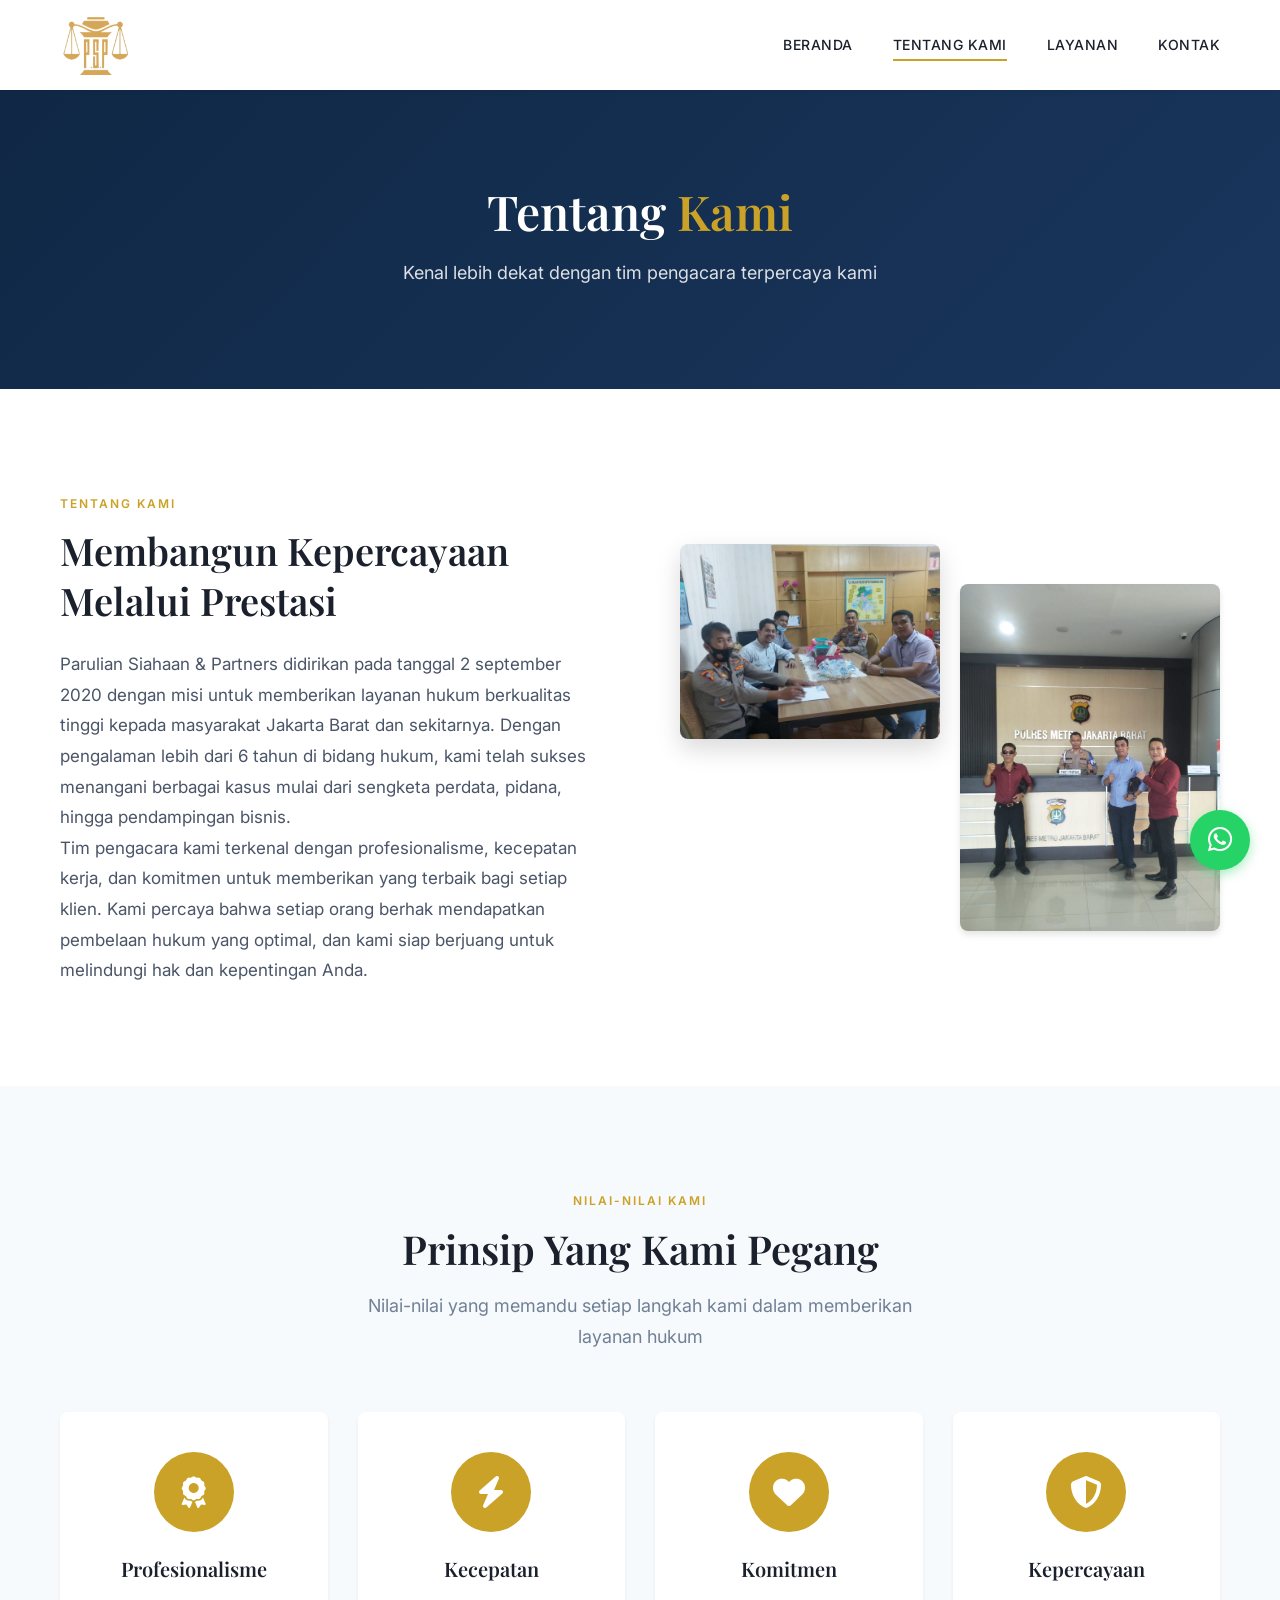
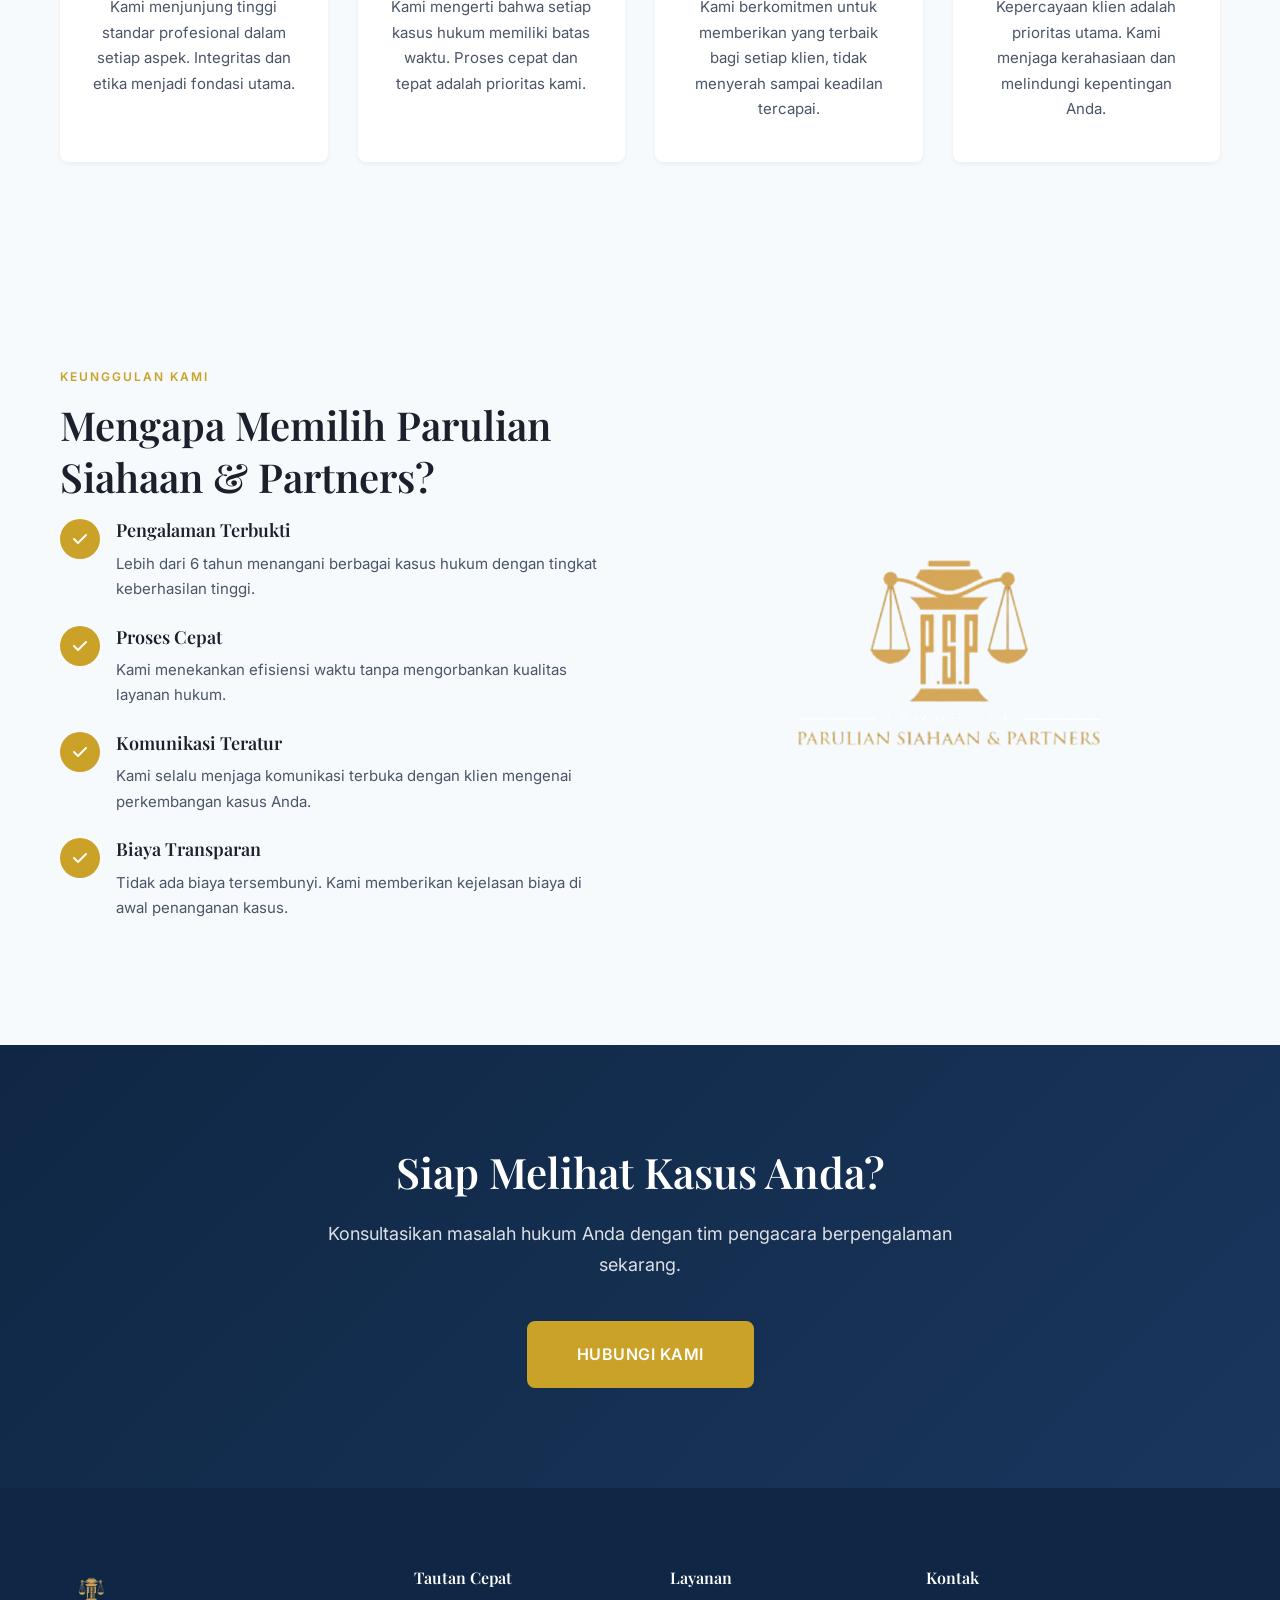
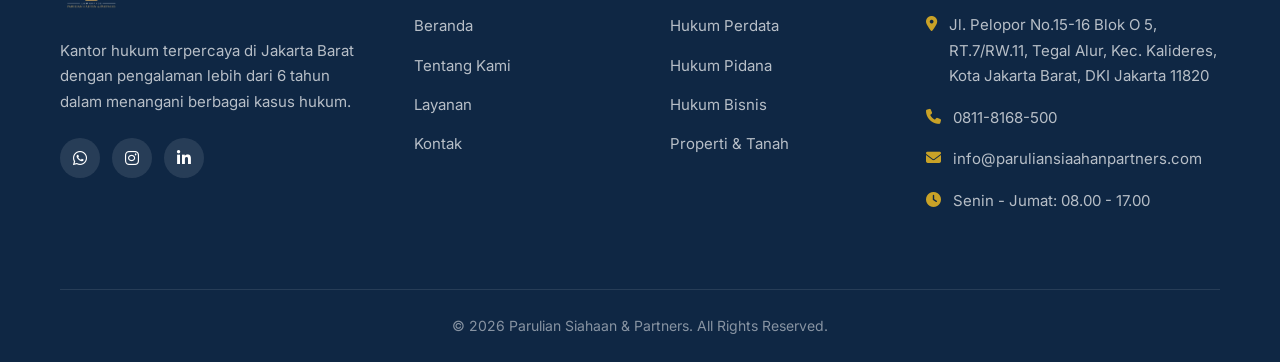
==== about.html @ 89d9a632 "aduh maap" ====
<!DOCTYPE html>
<html lang="id">
<head>
    <meta charset="UTF-8">
    <meta name="viewport" content="width=device-width, initial-scale=1.0">
    <meta name="description" content="Tentang Parulian Siahaan & Partners - Kantor hukum terpercaya di Jakarta Barat dengan pengalaman lebih dari 6 tahun. Tim pengacara berpengalaman siap memberikan konsultasi hukum profesional.">
    <meta name="keywords" content="tentang kami, kantor hukum jakarta barat, pengacara berpengalaman, parulian siahaan, tim hukum, legal counsel">
    <meta name="author" content="Parulian Siahaan & Partners">
    <meta name="robots" content="index, follow">
    <meta property="og:title" content="Tentang Kami - Parulian Siahaan & Partners">
    <meta property="og:description" content="Kantor hukum terpercaya di Jakarta Barat dengan tim pengacara berpengalaman.">
    <meta property="og:type" content="website">
    <title>Tentang Kami - Parulian Siahaan & Partners</title>
    <link rel="canonical" href="https://paruliansiaahanpartners.com/about.html">
    <link rel="icon" type="image/png" href="Assets/Logo.png">
    <link rel="stylesheet" href="css/style.css">
    <link rel="preconnect" href="https://fonts.googleapis.com">
    <link rel="preconnect" href="https://fonts.gstatic.com" crossorigin>
    <link href="https://fonts.googleapis.com/css2?family=Playfair+Display:wght@400;500;600;700&family=Inter:wght@300;400;500;600;700&display=swap" rel="stylesheet">
    <link rel="stylesheet" href="https://cdnjs.cloudflare.com/ajax/libs/font-awesome/6.4.0/css/all.min.css">
</head>
<body>
    <!-- Header -->
    <header class="header header-scrolled">
        <div class="container">
            <nav class="navbar">
                <a href="index.html" class="logo">
                    <img src="Assets/Logo.png" alt="Parulian Siahaan & Partners Logo">
                </a>
                <ul class="nav-menu">
                    <li><a href="index.html" class="nav-link">Beranda</a></li>
                    <li><a href="about.html" class="nav-link active">Tentang Kami</a></li>
                    <li><a href="services.html" class="nav-link">Layanan</a></li>
                    <li><a href="contact.html" class="nav-link">Kontak</a></li>
                </ul>
                <div class="hamburger">
                    <span class="bar"></span>
                    <span class="bar"></span>
                    <span class="bar"></span>
                </div>
            </nav>
        </div>
    </header>

    <!-- Page Header -->
    <section class="page-header">
        <div class="container">
            <h1 class="page-title">Tentang <span class="highlight">Kami</span></h1>
            <p class="page-subtitle">Kenal lebih dekat dengan tim pengacara terpercaya kami</p>
        </div>
    </section>

    <!-- About Section -->
    <section class="about-section">
        <div class="container">
            <div class="about-content-grid">
                <div class="about-text">
                    <span class="section-tag">Tentang Kami</span>
                    <h2 class="section-title">Membangun Kepercayaan Melalui Prestasi</h2>
                    <p class="section-description">Parulian Siahaan & Partners didirikan pada tanggal 2 september 2020 dengan misi untuk memberikan layanan hukum berkualitas tinggi kepada masyarakat Jakarta Barat dan sekitarnya. Dengan pengalaman lebih dari 6 tahun di bidang hukum, kami telah sukses menangani berbagai kasus mulai dari sengketa perdata, pidana, hingga pendampingan bisnis.</p>
                    <p class="section-description">Tim pengacara kami terkenal dengan profesionalisme, kecepatan kerja, dan komitmen untuk memberikan yang terbaik bagi setiap klien. Kami percaya bahwa setiap orang berhak mendapatkan pembelaan hukum yang optimal, dan kami siap berjuang untuk melindungi hak dan kepentingan Anda.</p>
                </div>
                <div class="about-images">
                    <img src="Assets/Inside4.jpg" alt="Interior Kantor 1" class="about-img-main">
                    <img src="Assets/Inside2.jpg" alt="Interior Kantor 2" class="about-img-secondary">
                </div>
            </div>
        </div>
    </section>

    <!-- Values Section -->
    <section class="values-section">
        <div class="container">
            <div class="section-header centered">
                <span class="section-tag">Nilai-Nilai Kami</span>
                <h2 class="section-title">Prinsip Yang Kami Pegang</h2>
                <p class="section-subtitle">Nilai-nilai yang memandu setiap langkah kami dalam memberikan layanan hukum</p>
            </div>
            <div class="values-grid">
                <div class="value-card">
                    <div class="value-icon">
                        <i class="fas fa-award"></i>
                    </div>
                    <h3>Profesionalisme</h3>
                    <p>Kami menjunjung tinggi standar profesional dalam setiap aspek. Integritas dan etika menjadi fondasi utama.</p>
                </div>
                <div class="value-card">
                    <div class="value-icon">
                        <i class="fas fa-bolt"></i>
                    </div>
                    <h3>Kecepatan</h3>
                    <p>Kami mengerti bahwa setiap kasus hukum memiliki batas waktu. Proses cepat dan tepat adalah prioritas kami.</p>
                </div>
                <div class="value-card">
                    <div class="value-icon">
                        <i class="fas fa-heart"></i>
                    </div>
                    <h3>Komitmen</h3>
                    <p>Kami berkomitmen untuk memberikan yang terbaik bagi setiap klien, tidak menyerah sampai keadilan tercapai.</p>
                </div>
                <div class="value-card">
                    <div class="value-icon">
                        <i class="fas fa-shield-alt"></i>
                    </div>
                    <h3>Kepercayaan</h3>
                    <p>Kepercayaan klien adalah prioritas utama. Kami menjaga kerahasiaan dan melindungi kepentingan Anda.</p>
                </div>
            </div>
        </div>
    </section>

    <!-- Team Section -->
   
    <!-- Why Choose Us -->
    <section class="why-choose-us">
        <div class="container">
            <div class="why-choose-grid">
                <div class="why-choose-content">
                    <span class="section-tag">Keunggulan Kami</span>
                    <h2 class="section-title">Mengapa Memilih Parulian Siahaan & Partners?</h2>
                    <ul class="why-choose-list">
                        <li>
                            <div class="why-choose-icon">
                                <i class="fas fa-check"></i>
                            </div>
                            <div class="why-choose-text">
                                <h4>Pengalaman Terbukti</h4>
                                <p>Lebih dari 6 tahun menangani berbagai kasus hukum dengan tingkat keberhasilan tinggi.</p>
                            </div>
                        </li>
                        <li>
                            <div class="why-choose-icon">
                                <i class="fas fa-check"></i>
                            </div>
                            <div class="why-choose-text">
                                <h4>Proses Cepat</h4>
                                <p>Kami menekankan efisiensi waktu tanpa mengorbankan kualitas layanan hukum.</p>
                            </div>
                        </li>
                        <li>
                            <div class="why-choose-icon">
                                <i class="fas fa-check"></i>
                            </div>
                            <div class="why-choose-text">
                                <h4>Komunikasi Teratur</h4>
                                <p>Kami selalu menjaga komunikasi terbuka dengan klien mengenai perkembangan kasus Anda.</p>
                            </div>
                        </li>
                        <li>
                            <div class="why-choose-icon">
                                <i class="fas fa-check"></i>
                            </div>
                            <div class="why-choose-text">
                                <h4>Biaya Transparan</h4>
                                <p>Tidak ada biaya tersembunyi. Kami memberikan kejelasan biaya di awal penanganan kasus.</p>
                            </div>
                        </li>
                    </ul>
                </div>
                <div class="why-choose-image">
                    <img src="Assets/Logo_Full.png" alt="Parulian Siahaan & Partners Logo" class="featured-logo">
                </div>
            </div>
        </div>
    </section>

    <!-- CTA Section -->
    <section class="cta">
        <div class="container">
            <div class="cta-content">
                <h2 class="cta-title">Siap Melihat Kasus Anda?</h2>
                <p class="cta-subtitle">Konsultasikan masalah hukum Anda dengan tim pengacara berpengalaman sekarang.</p>
                <a href="contact.html" class="btn btn-primary btn-large">Hubungi Kami</a>
            </div>
        </div>
    </section>

    <!-- Footer -->
    <footer class="footer">
        <div class="container">
            <div class="footer-grid">
                <div class="footer-about">
                    <a href="index.html" class="footer-logo">
                        <img src="Assets/Logo_Full.png" alt="Parulian Siahaan & Partners">
                    </a>
                    <p>Kantor hukum terpercaya di Jakarta Barat dengan pengalaman lebih dari 6 tahun dalam menangani berbagai kasus hukum.</p>
                    <div class="footer-social">
                        <a href="https://wa.me/628118168500" aria-label="WhatsApp"><i class="fab fa-whatsapp"></i></a>
                        <a href="https://www.instagram.com/kantorhukum_paruliansiahaan/" aria-label="Instagram"><i class="fab fa-instagram"></i></a>
                        <a href="https://id.linkedin.com/in/parulian-siahaan-01001a124" aria-label="LinkedIn"><i class="fab fa-linkedin-in"></i></a>
                    </div>
                </div>
                <div class="footer-links">
                    <h4>Tautan Cepat</h4>
                    <ul>
                        <li><a href="index.html">Beranda</a></li>
                        <li><a href="about.html">Tentang Kami</a></li>
                        <li><a href="services.html">Layanan</a></li>
                        <li><a href="contact.html">Kontak</a></li>
                    </ul>
                </div>
                <div class="footer-services">
                    <h4>Layanan</h4>
                    <ul>
                        <li><a href="services.html">Hukum Perdata</a></li>
                        <li><a href="services.html">Hukum Pidana</a></li>
                        <li><a href="services.html">Hukum Bisnis</a></li>
                        <li><a href="services.html">Properti & Tanah</a></li>
                    </ul>
                </div>
                <div class="footer-contact">
                    <h4>Kontak</h4>
                    <ul>
                        <li><i class="fas fa-map-marker-alt"></i> Jl. Pelopor No.15-16 Blok O 5, RT.7/RW.11, Tegal Alur, Kec. Kalideres, Kota Jakarta Barat, DKI Jakarta 11820</li>
                        <li><i class="fas fa-phone"></i> <a href="tel:08118168500">0811-8168-500</a></li>
                        <li><i class="fas fa-envelope"></i> info@paruliansiaahanpartners.com</li>
                        <li><i class="fas fa-clock"></i> Senin - Jumat: 08.00 - 17.00</li>
                    </ul>
                </div>
            </div>
            <div class="footer-bottom">
                <p>&copy; 2026 Parulian Siahaan & Partners. All Rights Reserved.</p>
            </div>
        </div>
    </footer>

    <script src="js/script.js"></script>
</body>
</html>
---- css/style.css ----
/* ============================================
   PARULIAN SIAHAAN & PARTNERS - STYLE.CSS
   Modern & Minimalist Law Firm Website
   ============================================ */

/* CSS Variables */
:root {
    --primary-color: #1a365d;
    --primary-dark: #0f2744;
    --primary-light: #2c5282;
    --accent-color: #c9a227;
    --accent-hover: #d4af37;
    --text-dark: #1a202c;
    --text-medium: #4a5568;
    --text-light: #718096;
    --white: #ffffff;
    --off-white: #f7fafc;
    --light-gray: #edf2f7;
    --dark-overlay: rgba(0, 0, 0, 0.6);
    --shadow-sm: 0 2px 4px rgba(0, 0, 0, 0.05);
    --shadow-md: 0 4px 6px rgba(0, 0, 0, 0.1);
    --shadow-lg: 0 10px 25px rgba(0, 0, 0, 0.15);
    --transition: all 0.3s ease;
    --font-heading: 'Playfair Display', Georgia, serif;
    --font-body: 'Inter', -apple-system, BlinkMacSystemFont, sans-serif;
    --border-radius: 8px;
    --container-width: 1200px;
}

/* Reset & Base */
*, *::before, *::after {
    margin: 0;
    padding: 0;
    box-sizing: border-box;
}

html {
    scroll-behavior: smooth;
}

body {
    font-family: var(--font-body);
    font-size: 16px;
    line-height: 1.7;
    color: var(--text-dark);
    background-color: var(--white);
    overflow-x: hidden;
}

h1, h2, h3, h4, h5, h6 {
    font-family: var(--font-heading);
    font-weight: 600;
    line-height: 1.3;
    color: var(--text-dark);
}

a {
    text-decoration: none;
    color: inherit;
    transition: var(--transition);
}

ul {
    list-style: none;
}

img {
    max-width: 100%;
    height: auto;
    display: block;
}

.container {
    max-width: var(--container-width);
    margin: 0 auto;
    padding: 0 20px;
}

/* Buttons */
.btn {
    display: inline-flex;
    align-items: center;
    justify-content: center;
    padding: 14px 32px;
    font-family: var(--font-body);
    font-size: 14px;
    font-weight: 600;
    text-transform: uppercase;
    letter-spacing: 0.5px;
    border-radius: var(--border-radius);
    cursor: pointer;
    transition: var(--transition);
    border: 2px solid transparent;
}

.btn-primary {
    background-color: var(--accent-color);
    color: var(--white);
    border-color: var(--accent-color);
}

.btn-primary:hover {
    background-color: var(--accent-hover);
    border-color: var(--accent-hover);
    transform: translateY(-2px);
    box-shadow: var(--shadow-md);
}

.btn-secondary {
    background-color: transparent;
    color: var(--white);
    border-color: var(--white);
}

.btn-secondary:hover {
    background-color: var(--white);
    color: var(--primary-dark);
    transform: translateY(-2px);
}

.btn-outline {
    background-color: transparent;
    color: var(--primary-color);
    border-color: var(--primary-color);
}

.btn-outline:hover {
    background-color: var(--primary-color);
    color: var(--white);
}

.btn-large {
    padding: 18px 48px;
    font-size: 16px;
}

.btn-full {
    width: 100%;
}

/* ============================================
   HEADER
   ============================================ */
.header {
    position: fixed;
    top: 0;
    left: 0;
    right: 0;
    z-index: 1000;
    background-color: transparent;
    transition: var(--transition);
    padding: 20px 0;
}

.header.header-scrolled {
    background-color: var(--white);
    box-shadow: var(--shadow-sm);
    padding: 15px 0;
}

.navbar {
    display: flex;
    align-items: center;
    justify-content: space-between;
}

.logo img {
    height: 60px;
    width: auto;
}

.nav-menu {
    display: flex;
    align-items: center;
    gap: 40px;
}

.nav-link {
    font-size: 14px;
    font-weight: 500;
    color: var(--white);
    position: relative;
    padding: 8px 0;
    text-transform: uppercase;
    letter-spacing: 0.5px;
}

.header.header-scrolled .nav-link {
    color: var(--text-dark);
}

.nav-link::after {
    content: '';
    position: absolute;
    bottom: 0;
    left: 0;
    width: 0;
    height: 2px;
    background-color: var(--accent-color);
    transition: var(--transition);
}

.nav-link:hover::after,
.nav-link.active::after {
    width: 100%;
}

.nav-link:hover,
.nav-link.active {
    color: var(--accent-color);
}

/* Hamburger Menu */
.hamburger {
    display: none;
    cursor: pointer;
    flex-direction: column;
    gap: 5px;
}

.bar {
    width: 25px;
    height: 2px;
    background-color: var(--white);
    transition: var(--transition);
}

.header.header-scrolled .bar {
    background-color: var(--text-dark);
}

/* ============================================
   HERO SECTION
   ============================================ */
.hero {
    min-height: 100vh;
    display: flex;
    align-items: center;
    position: relative;
    background: linear-gradient(135deg, var(--primary-dark) 0%, var(--primary-color) 100%);
    padding-top: 80px;
}

.hero-overlay {
    position: absolute;
    inset: 0;
    background: url('../Assets/WhatsApp\ Image\ 2026-05-04\ at\ 15.43.43.jpeg') center/cover no-repeat;
    opacity: 0.15;
}

.hero-content {
    position: relative;
    z-index: 1;
    max-width: 700px;
}

.hero-title {
    font-size: 56px;
    font-weight: 700;
    color: var(--white);
    margin-bottom: 24px;
    line-height: 1.2;
}

.hero-title .highlight {
    color: var(--accent-color);
}

.hero-subtitle {
    font-size: 18px;
    color: rgba(255, 255, 255, 0.85);
    margin-bottom: 40px;
    line-height: 1.8;
}

.hero-buttons {
    display: flex;
    gap: 16px;
    margin-bottom: 40px;
}

.hero-rating {
    display: flex;
    align-items: center;
    gap: 12px;
}

.stars {
    display: flex;
    gap: 4px;
}

.stars i {
    color: var(--accent-color);
    font-size: 14px;
}

.rating-text {
    color: rgba(255, 255, 255, 0.8);
    font-size: 14px;
}

/* ============================================
   SECTION STYLES
   ============================================ */
section {
    padding: 100px 0;
}

.section-header {
    margin-bottom: 60px;
}

.section-header.centered {
    text-align: center;
}

.section-tag {
    display: inline-block;
    font-size: 12px;
    font-weight: 600;
    text-transform: uppercase;
    letter-spacing: 2px;
    color: var(--accent-color);
    margin-bottom: 12px;
}

.section-title {
    font-size: 40px;
    margin-bottom: 16px;
}

.section-description {
    font-size: 17px;
    color: var(--text-medium);
    line-height: 1.8;
}

.section-subtitle {
    font-size: 18px;
    color: var(--text-light);
    max-width: 600px;
    margin: 0 auto;
}

/* ============================================
   ABOUT PREVIEW
   ============================================ */
.about-preview {
    background-color: var(--off-white);
}

.about-grid {
    display: grid;
    grid-template-columns: 1fr 1fr;
    gap: 80px;
    align-items: center;
}

.about-image {
    position: relative;
}

.about-image img {
    border-radius: var(--border-radius);
    box-shadow: var(--shadow-lg);
}

.experience-badge {
    position: absolute;
    bottom: -30px;
    right: -30px;
    background-color: var(--accent-color);
    color: var(--white);
    padding: 30px 40px;
    border-radius: var(--border-radius);
    text-align: center;
    box-shadow: var(--shadow-lg);
}

.experience-badge .year {
    display: block;
    font-size: 48px;
    font-weight: 700;
    font-family: var(--font-heading);
    line-height: 1;
}

.experience-badge .label {
    font-size: 12px;
    text-transform: uppercase;
    letter-spacing: 1px;
}

.about-features {
    margin: 30px 0;
}

.about-features li {
    display: flex;
    align-items: center;
    gap: 12px;
    margin-bottom: 16px;
    color: var(--text-medium);
}

.about-features i {
    color: var(--accent-color);
    font-size: 18px;
}

/* ============================================
   SERVICES PREVIEW
   ============================================ */
.services-preview {
    background-color: var(--white);
}

.services-grid {
    display: grid;
    grid-template-columns: repeat(3, 1fr);
    gap: 30px;
}

.service-card {
    background-color: var(--white);
    padding: 40px 30px;
    border-radius: var(--border-radius);
    box-shadow: var(--shadow-sm);
    transition: var(--transition);
    border: 1px solid var(--light-gray);
}

.service-card:hover {
    transform: translateY(-8px);
    box-shadow: var(--shadow-lg);
    border-color: var(--accent-color);
}

.service-icon {
    width: 70px;
    height: 70px;
    display: flex;
    align-items: center;
    justify-content: center;
    background-color: var(--light-gray);
    border-radius: 50%;
    margin-bottom: 24px;
    transition: var(--transition);
}

.service-card:hover .service-icon {
    background-color: var(--accent-color);
}

.service-icon i {
    font-size: 28px;
    color: var(--primary-color);
    transition: var(--transition);
}

.service-card:hover .service-icon i {
    color: var(--white);
}

.service-card h3 {
    font-size: 22px;
    margin-bottom: 16px;
}

.service-card p {
    color: var(--text-medium);
    font-size: 15px;
    line-height: 1.7;
}

.services-cta {
    text-align: center;
    margin-top: 50px;
}

/* ============================================
   STATS SECTION
   ============================================ */
.stats {
    background: linear-gradient(135deg, var(--primary-color) 0%, var(--primary-dark) 100%);
    padding: 80px 0;
}

.stats-grid {
    display: grid;
    grid-template-columns: repeat(4, 1fr);
    gap: 40px;
    text-align: center;
}

.stat-item {
    padding: 20px;
}

.stat-number {
    display: block;
    font-size: 48px;
    font-weight: 700;
    font-family: var(--font-heading);
    color: var(--accent-color);
    margin-bottom: 8px;
}

.stat-label {
    color: rgba(255, 255, 255, 0.85);
    font-size: 14px;
    text-transform: uppercase;
    letter-spacing: 1px;
}

/* ============================================
   TESTIMONIALS
   ============================================ */
.testimonials {
    background-color: var(--off-white);
}

.testimonials-grid {
    display: grid;
    grid-template-columns: repeat(3, 1fr);
    gap: 30px;
}

.testimonial-card {
    background-color: var(--white);
    padding: 35px;
    border-radius: var(--border-radius);
    box-shadow: var(--shadow-sm);
}

.testimonial-header {
    display: flex;
    align-items: center;
    gap: 16px;
    margin-bottom: 20px;
}

.testimonial-avatar {
    width: 60px;
    height: 60px;
    border-radius: 50%;
    object-fit: cover;
}

.testimonial-info h4 {
    font-size: 16px;
    margin-bottom: 4px;
}

.testimonial-rating i {
    color: var(--accent-color);
    font-size: 12px;
}

.testimonial-text {
    color: var(--text-medium);
    font-style: italic;
    line-height: 1.7;
}

/* ============================================
   CTA SECTION
   ============================================ */
.cta {
    background: linear-gradient(135deg, var(--primary-dark) 0%, var(--primary-color) 100%);
    text-align: center;
    padding: 100px 0;
}

.cta-content {
    max-width: 700px;
    margin: 0 auto;
}

.cta-title {
    font-size: 42px;
    color: var(--white);
    margin-bottom: 20px;
}

.cta-subtitle {
    font-size: 18px;
    color: rgba(255, 255, 255, 0.85);
    margin-bottom: 40px;
}

/* ============================================
   PAGE HEADER
   ============================================ */
.page-header {
    padding: 180px 0 100px;
    background: linear-gradient(135deg, var(--primary-dark) 0%, var(--primary-color) 100%);
    text-align: center;
}

.page-title {
    font-size: 48px;
    color: var(--white);
    margin-bottom: 16px;
}

.page-title .highlight {
    color: var(--accent-color);
}

.page-subtitle {
    font-size: 18px;
    color: rgba(255, 255, 255, 0.85);
}

/* ============================================
   ABOUT SECTION (ABOUT PAGE)
   ============================================ */
.about-section {
    background-color: var(--white);
    padding: 100px 0;
}

.about-content-grid {
    display: grid;
    grid-template-columns: 1fr 1fr;
    gap: 80px;
    align-items: center;
}

.about-text .section-title {
    font-size: 38px;
    margin-bottom: 24px;
}

.about-images {
    display: grid;
    grid-template-columns: 1fr 1fr;
    gap: 20px;
}

.about-img-main {
    border-radius: var(--border-radius);
    box-shadow: var(--shadow-lg);
}

.about-img-secondary {
    border-radius: var(--border-radius);
    box-shadow: var(--shadow-md);
    margin-top: 40px;
}

/* VALUES SECTION */
.values-section {
    background-color: var(--off-white);
    padding: 100px 0;
}

.values-grid {
    display: grid;
    grid-template-columns: repeat(4, 1fr);
    gap: 30px;
}

.value-card {
    background-color: var(--white);
    padding: 40px 30px;
    border-radius: var(--border-radius);
    text-align: center;
    box-shadow: var(--shadow-sm);
    transition: var(--transition);
}

.value-card:hover {
    transform: translateY(-8px);
    box-shadow: var(--shadow-md);
}

.value-icon {
    width: 80px;
    height: 80px;
    display: flex;
    align-items: center;
    justify-content: center;
    background-color: var(--accent-color);
    border-radius: 50%;
    margin: 0 auto 24px;
}

.value-icon i {
    font-size: 32px;
    color: var(--white);
}

.value-card h3 {
    font-size: 20px;
    margin-bottom: 12px;
}

.value-card p {
    color: var(--text-medium);
    font-size: 15px;
}

/* TEAM SECTION */
.team-section {
    background-color: var(--white);
    padding: 100px 0;
}

.team-grid {
    display: grid;
    grid-template-columns: repeat(3, 1fr);
    gap: 30px;
}

.team-card {
    background-color: var(--white);
    border-radius: var(--border-radius);
    overflow: hidden;
    box-shadow: var(--shadow-sm);
    transition: var(--transition);
}

.team-card:hover {
    transform: translateY(-8px);
    box-shadow: var(--shadow-lg);
}

.team-image img {
    width: 100%;
    height: 300px;
    object-fit: cover;
}

.team-info {
    padding: 30px;
}

.team-info h3 {
    font-size: 20px;
    margin-bottom: 8px;
}

.team-role {
    color: var(--accent-color);
    font-size: 14px;
    font-weight: 600;
    text-transform: uppercase;
    letter-spacing: 1px;
    display: block;
    margin-bottom: 12px;
}

.team-info p {
    color: var(--text-medium);
    font-size: 15px;
}

/* WHY CHOOSE US */
.why-choose-us {
    background-color: var(--off-white);
    padding: 100px 0;
}

.why-choose-grid {
    display: grid;
    grid-template-columns: 1fr 1fr;
    gap: 80px;
    align-items: center;
}

.why-choose-list li {
    display: flex;
    gap: 16px;
    margin-bottom: 24px;
}

.why-choose-icon {
    width: 40px;
    height: 40px;
    display: flex;
    align-items: center;
    justify-content: center;
    background-color: var(--accent-color);
    border-radius: 50%;
    flex-shrink: 0;
}

.why-choose-icon i {
    color: var(--white);
    font-size: 16px;
}

.why-choose-text h4 {
    font-size: 18px;
    margin-bottom: 8px;
}

.why-choose-text p {
    color: var(--text-medium);
    font-size: 15px;
}

.featured-logo {
    max-width: 400px;
    margin: 0 auto;
}

/* ============================================
   SERVICES DETAIL (SERVICES PAGE)
   ============================================ */
.services-main {
    background-color: var(--white);
    padding: 100px 0;
}

.service-detail {
    padding: 60px 0;
    border-bottom: 1px solid var(--light-gray);
}

.service-detail:last-child {
    border-bottom: none;
}

.service-detail.reverse .service-detail-grid {
    direction: rtl;
}

.service-detail.reverse .service-detail-content {
    direction: ltr;
}

.service-detail-grid {
    display: grid;
    grid-template-columns: 1fr 1fr;
    gap: 60px;
    align-items: center;
}

.service-detail-image img {
    border-radius: var(--border-radius);
    box-shadow: var(--shadow-lg);
}

.service-tag {
    display: inline-block;
    font-size: 12px;
    font-weight: 600;
    text-transform: uppercase;
    letter-spacing: 2px;
    color: var(--accent-color);
    margin-bottom: 8px;
}

.service-detail-content h3 {
    font-size: 32px;
    margin-bottom: 16px;
}

.service-detail-content > p {
    color: var(--text-medium);
    margin-bottom: 24px;
}

.service-list {
    margin-bottom: 30px;
}

.service-list li {
    display: flex;
    align-items: center;
    gap: 12px;
    margin-bottom: 12px;
    color: var(--text-medium);
}

.service-list i {
    color: var(--accent-color);
}

/* PROCESS SECTION */
.process-section {
    background-color: var(--off-white);
    padding: 100px 0;
}

.process-grid {
    display: grid;
    grid-template-columns: repeat(4, 1fr);
    gap: 30px;
}

.process-card {
    background-color: var(--white);
    padding: 40px 30px;
    border-radius: var(--border-radius);
    text-align: center;
    box-shadow: var(--shadow-sm);
    position: relative;
}

.process-number {
    font-size: 60px;
    font-weight: 700;
    font-family: var(--font-heading);
    color: var(--accent-color);
    opacity: 0.3;
    position: absolute;
    top: 20px;
    left: 20px;
    line-height: 1;
}

.process-card h3 {
    font-size: 20px;
    margin-bottom: 12px;
    position: relative;
}

.process-card p {
    color: var(--text-medium);
    font-size: 15px;
}

/* ============================================
   CONTACT PAGE
   ============================================ */
.contact-section {
    background-color: var(--white);
    padding: 100px 0;
}

.contact-grid {
    display: grid;
    grid-template-columns: 1fr 1.2fr;
    gap: 80px;
}

.contact-intro {
    color: var(--text-medium);
    margin-bottom: 40px;
}

.contact-details {
    margin-bottom: 40px;
}

.contact-item {
    display: flex;
    gap: 20px;
    margin-bottom: 30px;
}

.contact-icon {
    width: 50px;
    height: 50px;
    display: flex;
    align-items: center;
    justify-content: center;
    background-color: var(--light-gray);
    border-radius: 50%;
    flex-shrink: 0;
}

.contact-icon i {
    font-size: 20px;
    color: var(--accent-color);
}

.contact-text h4 {
    font-size: 16px;
    margin-bottom: 4px;
}

.contact-text p {
    color: var(--text-medium);
    font-size: 15px;
}

.contact-text a {
    color: var(--text-medium);
}

.contact-text a:hover {
    color: var(--accent-color);
}

.contact-social h4 {
    font-size: 16px;
    margin-bottom: 16px;
}

.social-links {
    display: flex;
    gap: 16px;
}

.social-links a {
    width: 44px;
    height: 44px;
    display: flex;
    align-items: center;
    justify-content: center;
    background-color: var(--light-gray);
    border-radius: 50%;
    transition: var(--transition);
}

.social-links a:hover {
    background-color: var(--accent-color);
}

.social-links i {
    font-size: 18px;
    color: var(--text-dark);
    transition: var(--transition);
}

.social-links a:hover i {
    color: var(--white);
}

/* Contact Form */
.contact-form-wrapper {
    background-color: var(--white);
    padding: 50px;
    border-radius: var(--border-radius);
    box-shadow: var(--shadow-md);
    border: 1px solid var(--light-gray);
}

.form-header h3 {
    font-size: 28px;
    margin-bottom: 8px;
}

.form-header p {
    color: var(--text-medium);
    margin-bottom: 30px;
}

.form-group {
    margin-bottom: 24px;
}

.form-group label {
    display: block;
    font-size: 14px;
    font-weight: 500;
    color: var(--text-dark);
    margin-bottom: 8px;
}

.form-group input,
.form-group select,
.form-group textarea {
    width: 100%;
    padding: 14px 16px;
    font-family: var(--font-body);
    font-size: 15px;
    border: 1px solid var(--light-gray);
    border-radius: var(--border-radius);
    background-color: var(--white);
    transition: var(--transition);
}

.form-group input:focus,
.form-group select:focus,
.form-group textarea:focus {
    outline: none;
    border-color: var(--accent-color);
    box-shadow: 0 0 0 3px rgba(201, 162, 39, 0.1);
}

.form-group textarea {
    resize: vertical;
    min-height: 120px;
}

/* Map Section */
.map-section {
    background-color: var(--off-white);
    padding: 100px 0;
}

.map-container {
    border-radius: var(--border-radius);
    overflow: hidden;
    box-shadow: var(--shadow-md);
}

.map-directions {
    text-align: center;
    margin-top: 30px;
}

/* FAQ Section */
.faq-section {
    background-color: var(--white);
    padding: 100px 0;
}

.faq-grid {
    max-width: 800px;
    margin: 0 auto;
}

.faq-item {
    border-bottom: 1px solid var(--light-gray);
    padding: 24px 0;
}

.faq-item:last-child {
    border-bottom: none;
}

.faq-question {
    display: flex;
    align-items: flex-start;
    gap: 12px;
    font-size: 18px;
    cursor: pointer;
    margin-bottom: 12px;
}

.faq-question i {
    color: var(--accent-color);
    font-size: 14px;
    margin-top: 6px;
}

.faq-answer {
    color: var(--text-medium);
    font-size: 15px;
    padding-left: 26px;
}

/* ============================================
   FOOTER
   ============================================ */
.footer {
    background-color: var(--primary-dark);
    padding: 80px 0 0;
}

.footer-grid {
    display: grid;
    grid-template-columns: 1.5fr 1fr 1fr 1.5fr;
    gap: 60px;
    margin-bottom: 60px;
}

.footer-logo img {
    height: 50px;
    margin-bottom: 20px;
}

.footer-about p {
    color: rgba(255, 255, 255, 0.7);
    font-size: 15px;
    margin-bottom: 24px;
}

.footer-social {
    display: flex;
    gap: 12px;
}

.footer-social a {
    width: 40px;
    height: 40px;
    display: flex;
    align-items: center;
    justify-content: center;
    background-color: rgba(255, 255, 255, 0.1);
    border-radius: 50%;
    transition: var(--transition);
}

.footer-social a:hover {
    background-color: var(--accent-color);
}

.footer-social i {
    color: var(--white);
    font-size: 16px;
}

.footer h4 {
    color: var(--white);
    font-size: 16px;
    margin-bottom: 24px;
}

.footer-links ul li,
.footer-services ul li {
    margin-bottom: 12px;
}

.footer-links a,
.footer-services a {
    color: rgba(255, 255, 255, 0.7);
    font-size: 15px;
}

.footer-links a:hover,
.footer-services a:hover {
    color: var(--accent-color);
}

.footer-contact ul li {
    display: flex;
    gap: 12px;
    color: rgba(255, 255, 255, 0.7);
    font-size: 15px;
    margin-bottom: 16px;
}

.footer-contact i {
    color: var(--accent-color);
    margin-top: 4px;
}

.footer-contact a {
    color: rgba(255, 255, 255, 0.7);
}

.footer-contact a:hover {
    color: var(--accent-color);
}

.footer-bottom {
    border-top: 1px solid rgba(255, 255, 255, 0.1);
    padding: 24px 0;
    text-align: center;
}

.footer-bottom p {
    color: rgba(255, 255, 255, 0.5);
    font-size: 14px;
}

/* ============================================
   RESPONSIVE STYLES
   ============================================ */
@media (max-width: 1024px) {
    .about-grid,
    .about-content-grid,
    .why-choose-grid,
    .contact-grid,
    .service-detail-grid {
        grid-template-columns: 1fr;
        gap: 40px;
    }

    .service-detail.reverse .service-detail-grid {
        direction: ltr;
    }

    .values-grid {
        grid-template-columns: repeat(2, 1fr);
    }

    .team-grid {
        grid-template-columns: repeat(2, 1fr);
    }

    .footer-grid {
        grid-template-columns: repeat(2, 1fr);
    }
}

@media (max-width: 768px) {
    .hamburger {
        display: flex;
    }

    .nav-menu {
        position: fixed;
        top: 0;
        right: -100%;
        width: 70%;
        height: 100vh;
        background-color: var(--white);
        flex-direction: column;
        justify-content: center;
        gap: 30px;
        box-shadow: var(--shadow-lg);
        transition: var(--transition);
    }

    .nav-menu.active {
        right: 0;
    }

    .nav-link {
        color: var(--text-dark);
        font-size: 18px;
    }

    .hero-title {
        font-size: 36px;
    }

    .hero-subtitle {
        font-size: 16px;
    }

    .hero-buttons {
        flex-direction: column;
    }

    .section-title {
        font-size: 32px;
    }

    .services-grid,
    .testimonials-grid,
    .stats-grid,
    .values-grid,
    .process-grid {
        grid-template-columns: 1fr;
    }

    .team-grid {
        grid-template-columns: 1fr;
    }

    .stat-number {
        font-size: 36px;
    }

    .stats {
        padding: 60px 0;
    }

    .footer-grid {
        grid-template-columns: 1fr;
        gap: 40px;
    }

    .about-images {
        grid-template-columns: 1fr;
    }

    .contact-form-wrapper {
        padding: 30px;
    }

    .cta-title {
        font-size: 32px;
    }

    .page-title {
        font-size: 36px;
    }
}

@media (max-width: 480px) {
    .container {
        padding: 0 16px;
    }

    .btn {
        padding: 12px 24px;
        font-size: 13px;
    }

    .btn-large {
        padding: 14px 32px;
    }

    section {
        padding: 60px 0;
    }

    .hero-title {
        font-size: 28px;
    }

    .section-title {
        font-size: 26px;
    }

    .experience-badge {
        padding: 20px 30px;
    }

    .experience-badge .year {
        font-size: 36px;
    }

    .process-card {
        padding: 30px 20px;
    }

    .contact-details {
        padding-right: 0;
    }
}

/* ============================================
   ANIMATIONS
   ============================================ */
@keyframes fadeInUp {
    from {
        opacity: 0;
        transform: translateY(30px);
    }
    to {
        opacity: 1;
        transform: translateY(0);
    }
}

.hero-content {
    animation: fadeInUp 1s ease-out;
}

/* Scroll animations */
.fade-in {
    opacity: 0;
    transform: translateY(30px);
    transition: all 0.6s ease-out;
}

.fade-in.visible {
    opacity: 1;
    transform: translateY(0);
}

/* Smooth scroll for anchor links */
html {
    scroll-behavior: smooth;
}
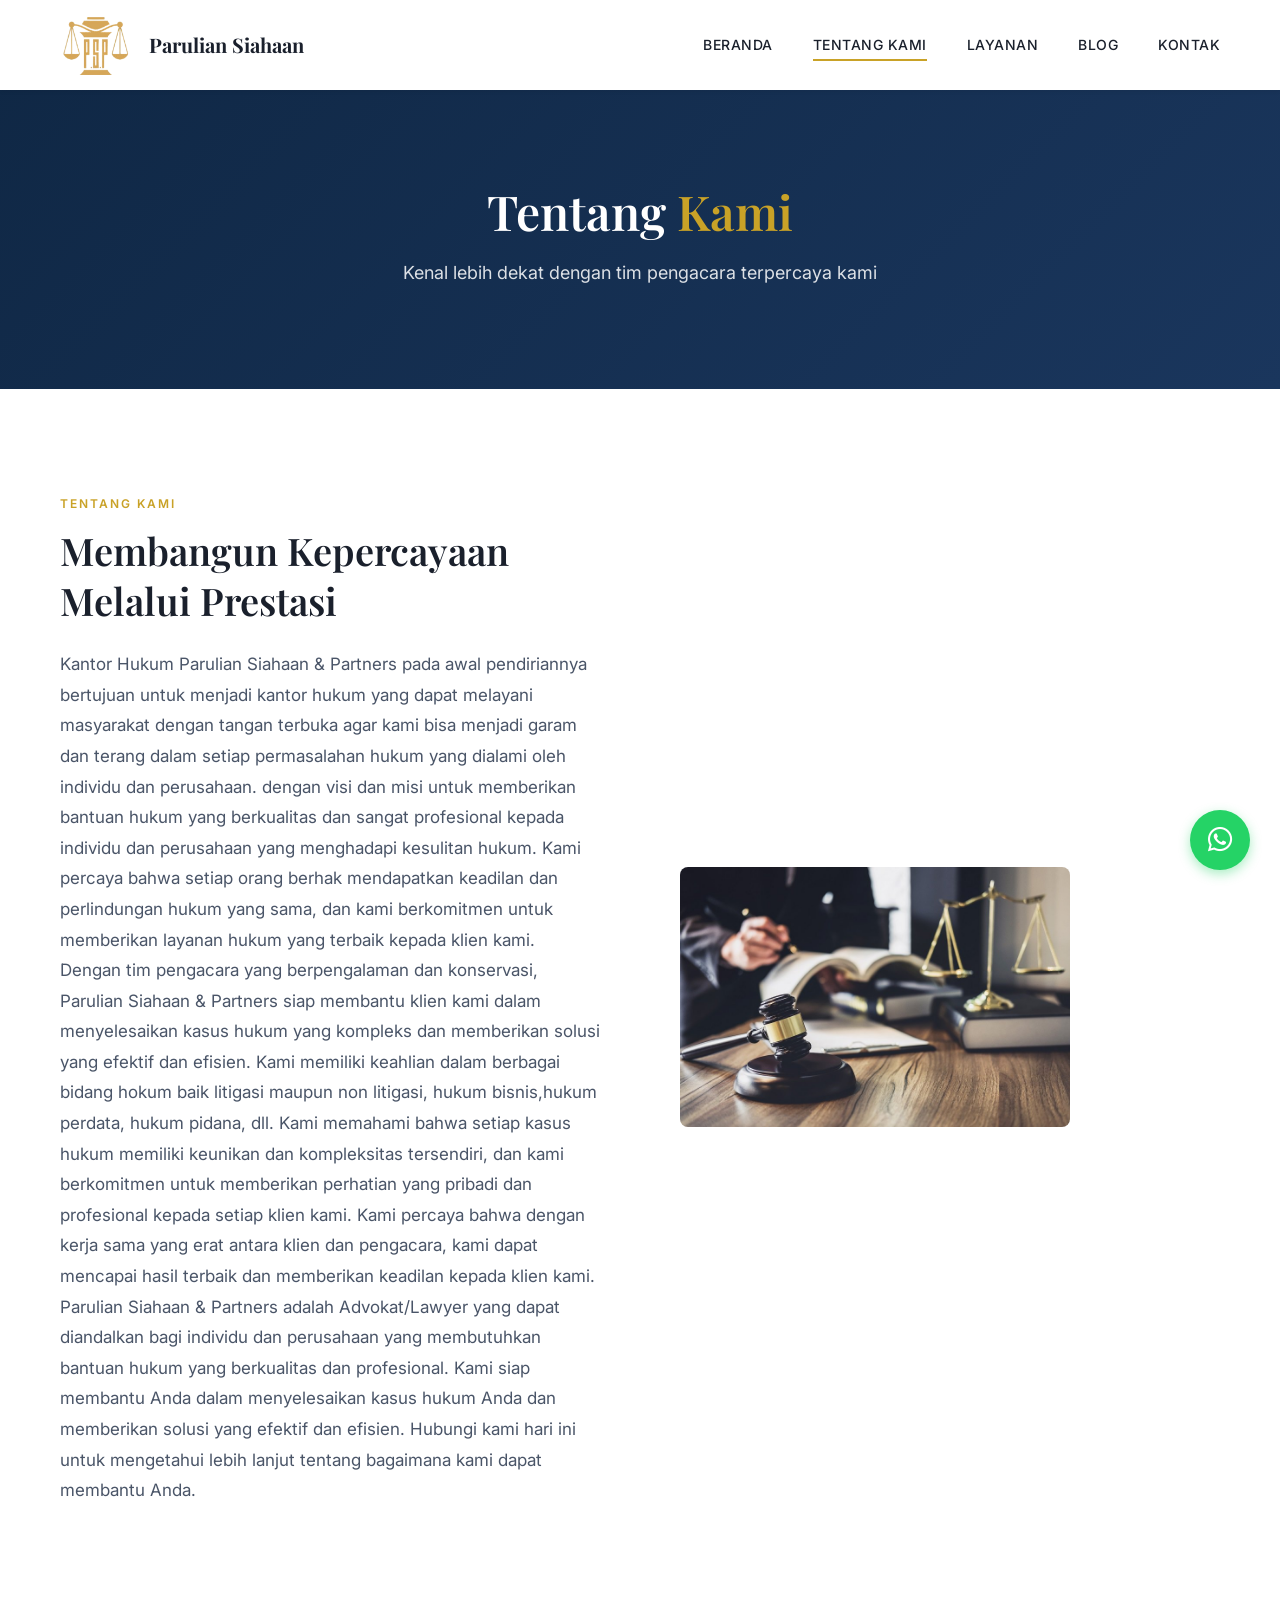
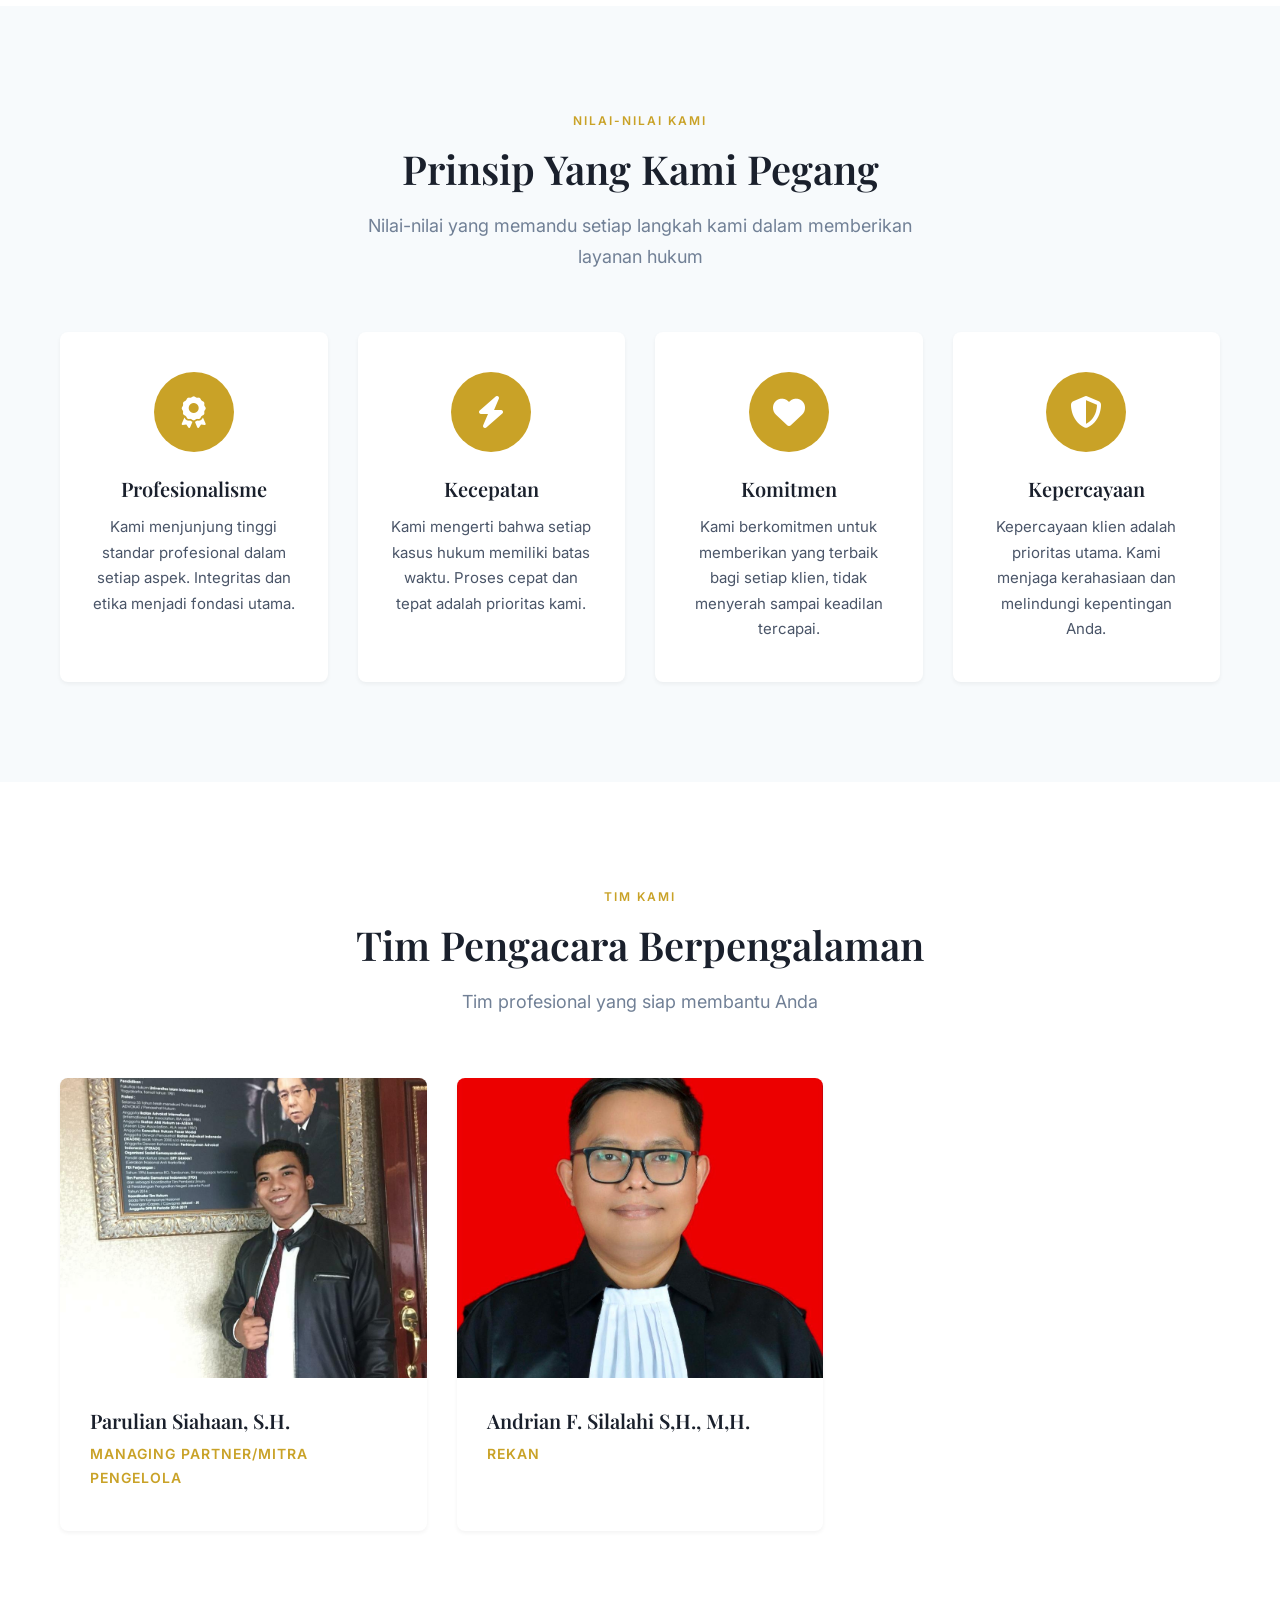
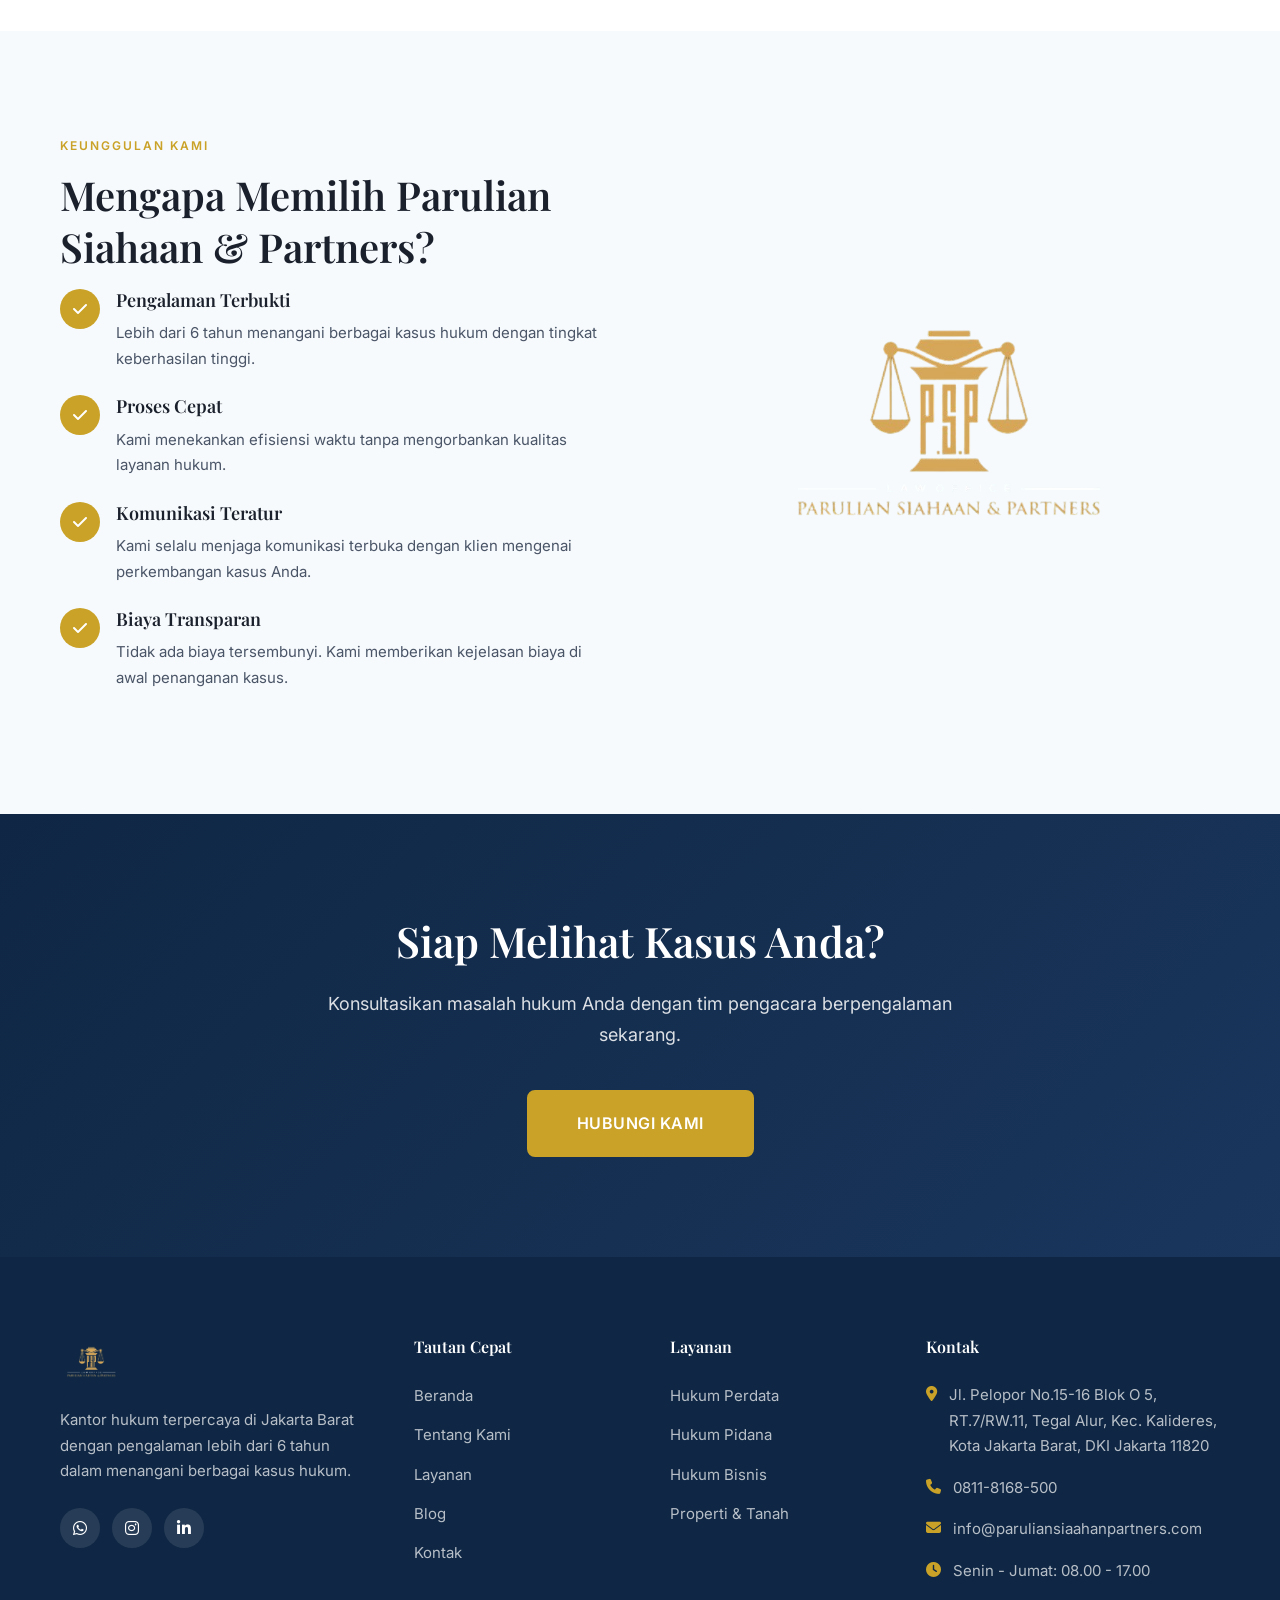
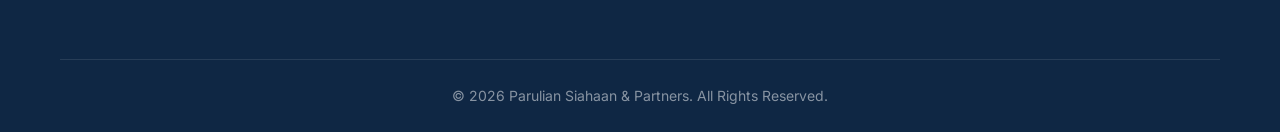
==== commit e140c241: "Revisi2" ====
--- a/about.html
+++ b/about.html
@@ -26,11 +26,14 @@
             <nav class="navbar">
                 <a href="index.html" class="logo">
                     <img src="Assets/Logo.png" alt="Parulian Siahaan & Partners Logo">
+                    <span class="logo-text">Parulian Siahaan</span>
                 </a>
+
                 <ul class="nav-menu">
                     <li><a href="index.html" class="nav-link">Beranda</a></li>
                     <li><a href="about.html" class="nav-link active">Tentang Kami</a></li>
                     <li><a href="services.html" class="nav-link">Layanan</a></li>
+                    <li><a href="blog/blog.html" class="nav-link">Blog</a></li>
                     <li><a href="contact.html" class="nav-link">Kontak</a></li>
                 </ul>
                 <div class="hamburger">
@@ -57,12 +60,13 @@
                 <div class="about-text">
                     <span class="section-tag">Tentang Kami</span>
                     <h2 class="section-title">Membangun Kepercayaan Melalui Prestasi</h2>
-                    <p class="section-description">Parulian Siahaan & Partners didirikan pada tanggal 2 september 2020 dengan misi untuk memberikan layanan hukum berkualitas tinggi kepada masyarakat Jakarta Barat dan sekitarnya. Dengan pengalaman lebih dari 6 tahun di bidang hukum, kami telah sukses menangani berbagai kasus mulai dari sengketa perdata, pidana, hingga pendampingan bisnis.</p>
-                    <p class="section-description">Tim pengacara kami terkenal dengan profesionalisme, kecepatan kerja, dan komitmen untuk memberikan yang terbaik bagi setiap klien. Kami percaya bahwa setiap orang berhak mendapatkan pembelaan hukum yang optimal, dan kami siap berjuang untuk melindungi hak dan kepentingan Anda.</p>
+                    <p class="section-description">Kantor Hukum Parulian Siahaan & Partners  pada awal pendiriannya bertujuan untuk menjadi kantor hukum yang dapat melayani masyarakat dengan tangan terbuka agar kami bisa menjadi garam dan terang dalam setiap permasalahan hukum yang dialami oleh individu dan perusahaan.
+dengan visi dan misi untuk memberikan bantuan hukum yang berkualitas dan sangat profesional kepada individu dan perusahaan yang menghadapi kesulitan hukum. Kami percaya bahwa setiap orang berhak mendapatkan keadilan dan perlindungan hukum yang sama, dan kami berkomitmen untuk memberikan layanan hukum yang terbaik kepada klien kami. Dengan tim pengacara yang berpengalaman dan konservasi, Parulian Siahaan & Partners siap membantu klien kami dalam menyelesaikan kasus hukum yang kompleks dan memberikan solusi yang efektif dan efisien. Kami memiliki keahlian dalam berbagai bidang hokum baik litigasi maupun non litigasi, hukum bisnis,hukum perdata, hukum pidana, dll. Kami memahami bahwa setiap kasus hukum memiliki keunikan dan kompleksitas tersendiri, dan kami berkomitmen untuk memberikan perhatian yang pribadi dan profesional kepada setiap klien kami. Kami percaya bahwa dengan kerja sama yang erat antara klien dan pengacara, kami dapat mencapai hasil terbaik dan memberikan keadilan kepada klien kami. Parulian Siahaan & Partners adalah Advokat/Lawyer yang dapat diandalkan bagi individu dan perusahaan yang membutuhkan bantuan hukum yang berkualitas dan profesional. Kami siap membantu Anda dalam menyelesaikan kasus hukum Anda dan memberikan solusi yang efektif dan efisien. Hubungi kami hari ini untuk mengetahui lebih lanjut tentang bagaimana kami dapat membantu Anda.</p>
+                    <!-- <p class="section-description">Tim pengacara kami terkenal dengan profesionalisme, kecepatan kerja, dan komitmen untuk memberikan yang terbaik bagi setiap klien. Kami percaya bahwa setiap orang berhak mendapatkan pembelaan hukum yang optimal, dan kami siap berjuang untuk melindungi hak dan kepentingan Anda.</p> -->
                 </div>
                 <div class="about-images">
-                    <img src="Assets/Inside4.jpg" alt="Interior Kantor 1" class="about-img-main">
-                    <img src="Assets/Inside2.jpg" alt="Interior Kantor 2" class="about-img-secondary">
+                    <img src="Assets/WhatsApp Image 2026-05-04 at 23.31.40.jpeg" alt="Interior Kantor 1" class="about-img-main img-besar" >
+                    <!-- <img src="Assets/Inside2.jpg" alt="Interior Kantor 2" class="about-img-secondary"> -->
                 </div>
             </div>
         </div>
@@ -110,7 +114,36 @@
     </section>
 
     <!-- Team Section -->
-   
+    <section class="team-section">
+        <div class="container">
+            <div class="section-header centered">
+                <span class="section-tag">Tim Kami</span>
+                <h2 class="section-title">Tim Pengacara Berpengalaman</h2>
+                <p class="section-subtitle">Tim profesional yang siap membantu Anda</p>
+            </div>
+            <div class="team-grid">
+                <div class="team-card">
+                    <div class="team-image">
+                        <img src="Assets/Siahaan.jpeg" alt="Parulian Siahaan">
+                    </div>
+                    <div class="team-info">
+                        <h3>Parulian Siahaan, S.H.</h3>
+                        <span class="team-role">Managing Partner/Mitra Pengelola</span>
+                    </div>
+                </div>
+                <div class="team-card">
+                    <div class="team-image">
+                        <img src="Assets/Silalahi.jpeg" alt="Tim Pengacara">
+                    </div>
+                    <div class="team-info">
+                        <h3>Andrian F. Silalahi S,H., M,H.</h3>
+                        <span class="team-role">Rekan</span>
+                    </div>
+                </div>
+            </div>
+        </div>
+    </section>
+
     <!-- Why Choose Us -->
     <section class="why-choose-us">
         <div class="container">
@@ -196,6 +229,7 @@
                         <li><a href="index.html">Beranda</a></li>
                         <li><a href="about.html">Tentang Kami</a></li>
                         <li><a href="services.html">Layanan</a></li>
+                        <li><a href="blog/blog.html">Blog</a></li>
                         <li><a href="contact.html">Kontak</a></li>
                     </ul>
                 </div>
--- a/css/style.css
+++ b/css/style.css
@@ -164,9 +164,33 @@
     justify-content: space-between;
 }
 
+.logo {
+    display: flex;
+    align-items: center;
+    gap: 12px;
+}
+
 .logo img {
     height: 60px;
     width: auto;
+}
+
+.logo-text {
+    font-family: var(--font-heading);
+    font-size: 20px;
+    font-weight: 700;
+    color: var(--white);
+    white-space: nowrap;
+}
+
+.header.header-scrolled .logo-text {
+    color: var(--text-dark);
+}
+
+@media (max-width: 768px) {
+    .logo-text {
+        display: none;
+    }
 }
 
 .nav-menu {
@@ -267,7 +291,7 @@
 }
 
 .hero-subtitle {
-    font-size: 18px;
+    font-size: 15px;
     color: rgba(255, 255, 255, 0.85);
     margin-bottom: 40px;
     line-height: 1.8;
@@ -642,7 +666,6 @@
 
 .about-img-main {
     border-radius: var(--border-radius);
-    box-shadow: var(--shadow-lg);
 }
 
 .about-img-secondary {
@@ -1435,4 +1458,11 @@
 /* Smooth scroll for anchor links */
 html {
     scroll-behavior: smooth;
+}
+
+.img-besar {
+    max-width: 1000px;  /* BESAR SESUKA KAMU */
+    width: 150%;
+    height: auto;
+    object-fit: cover;
 }
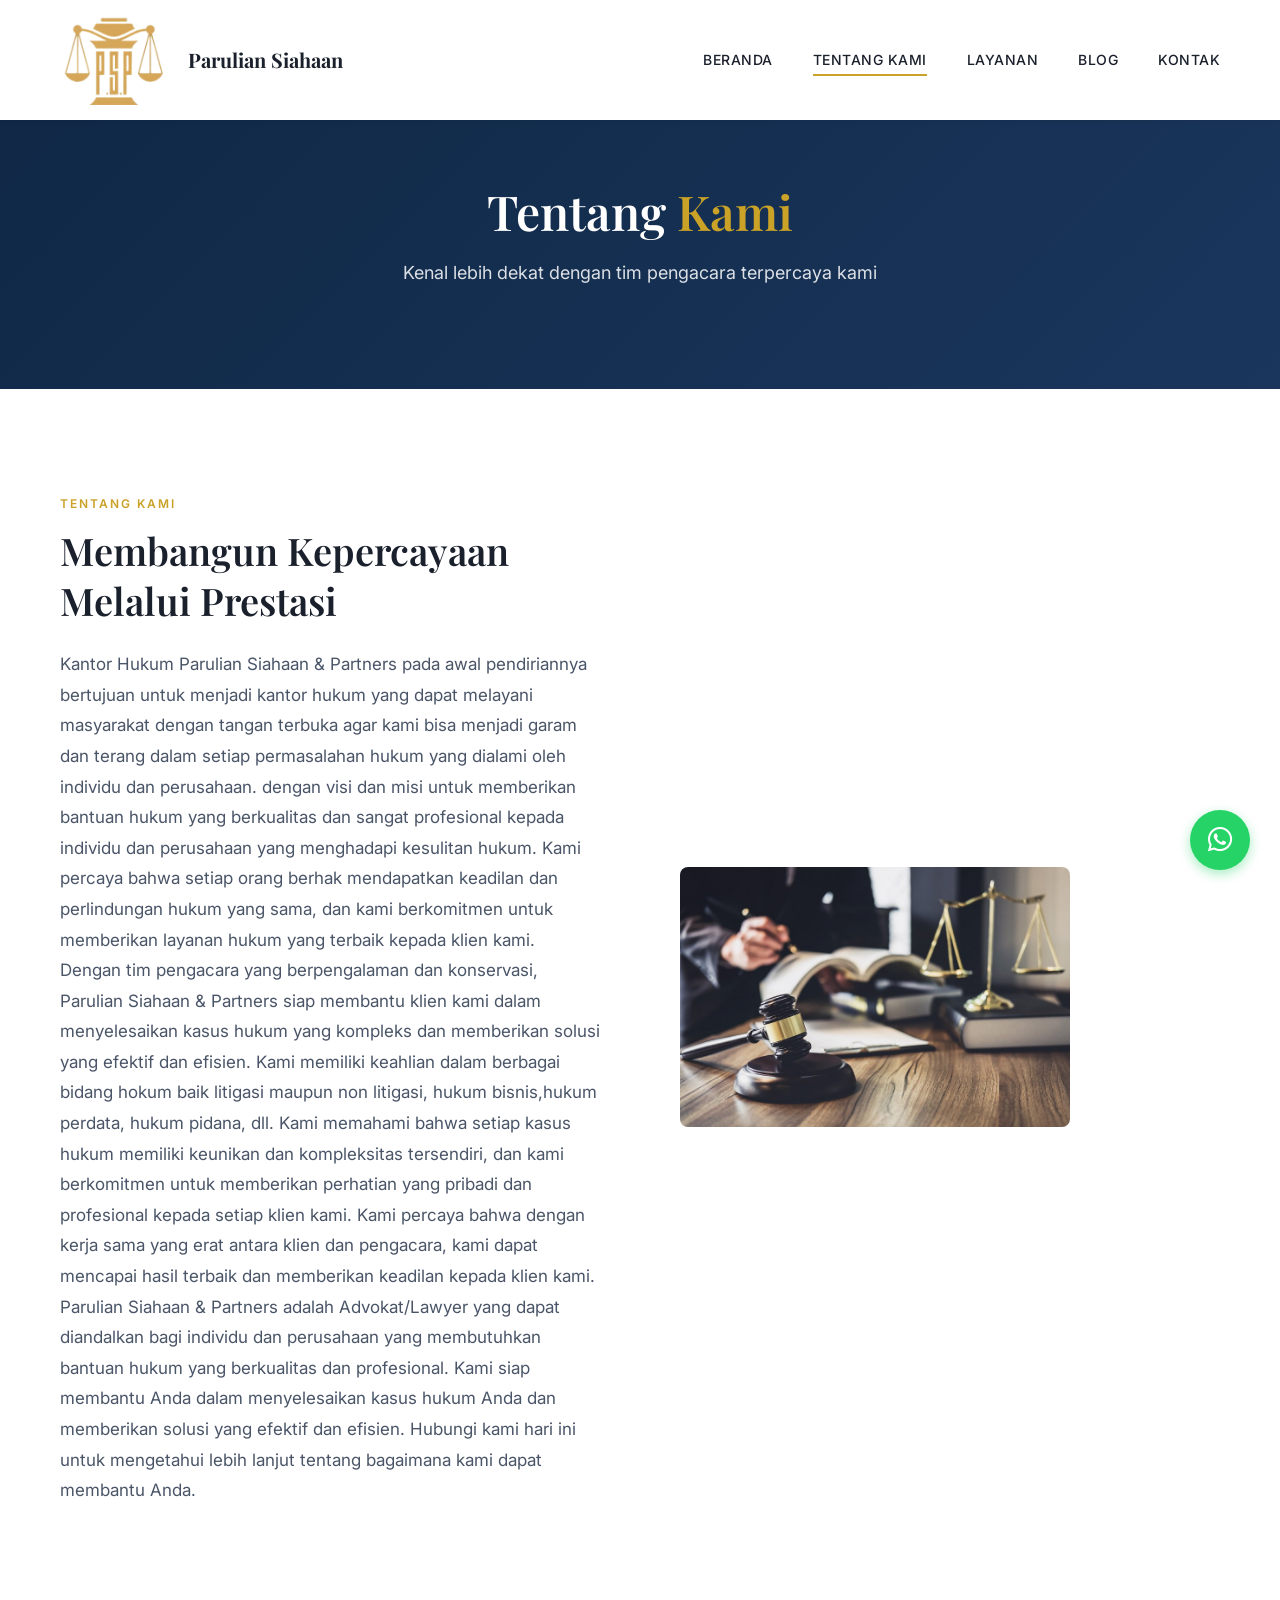
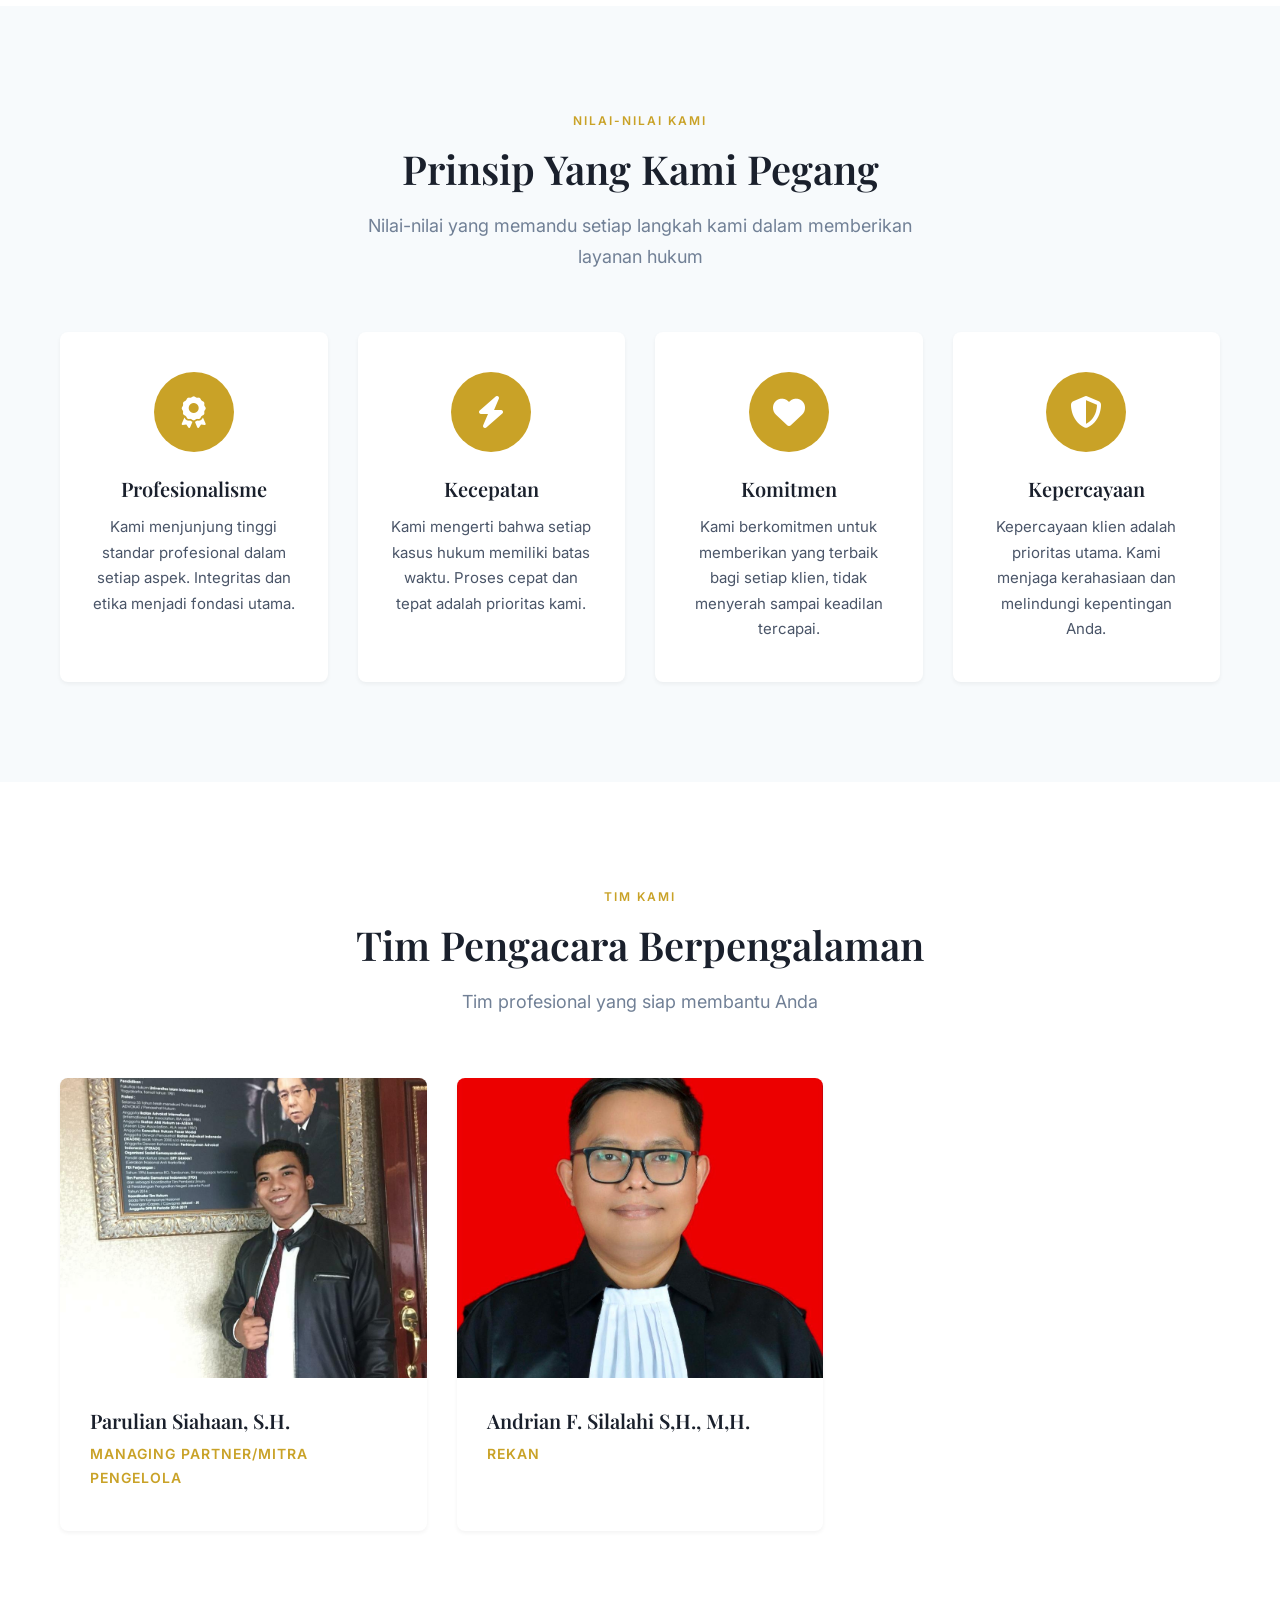
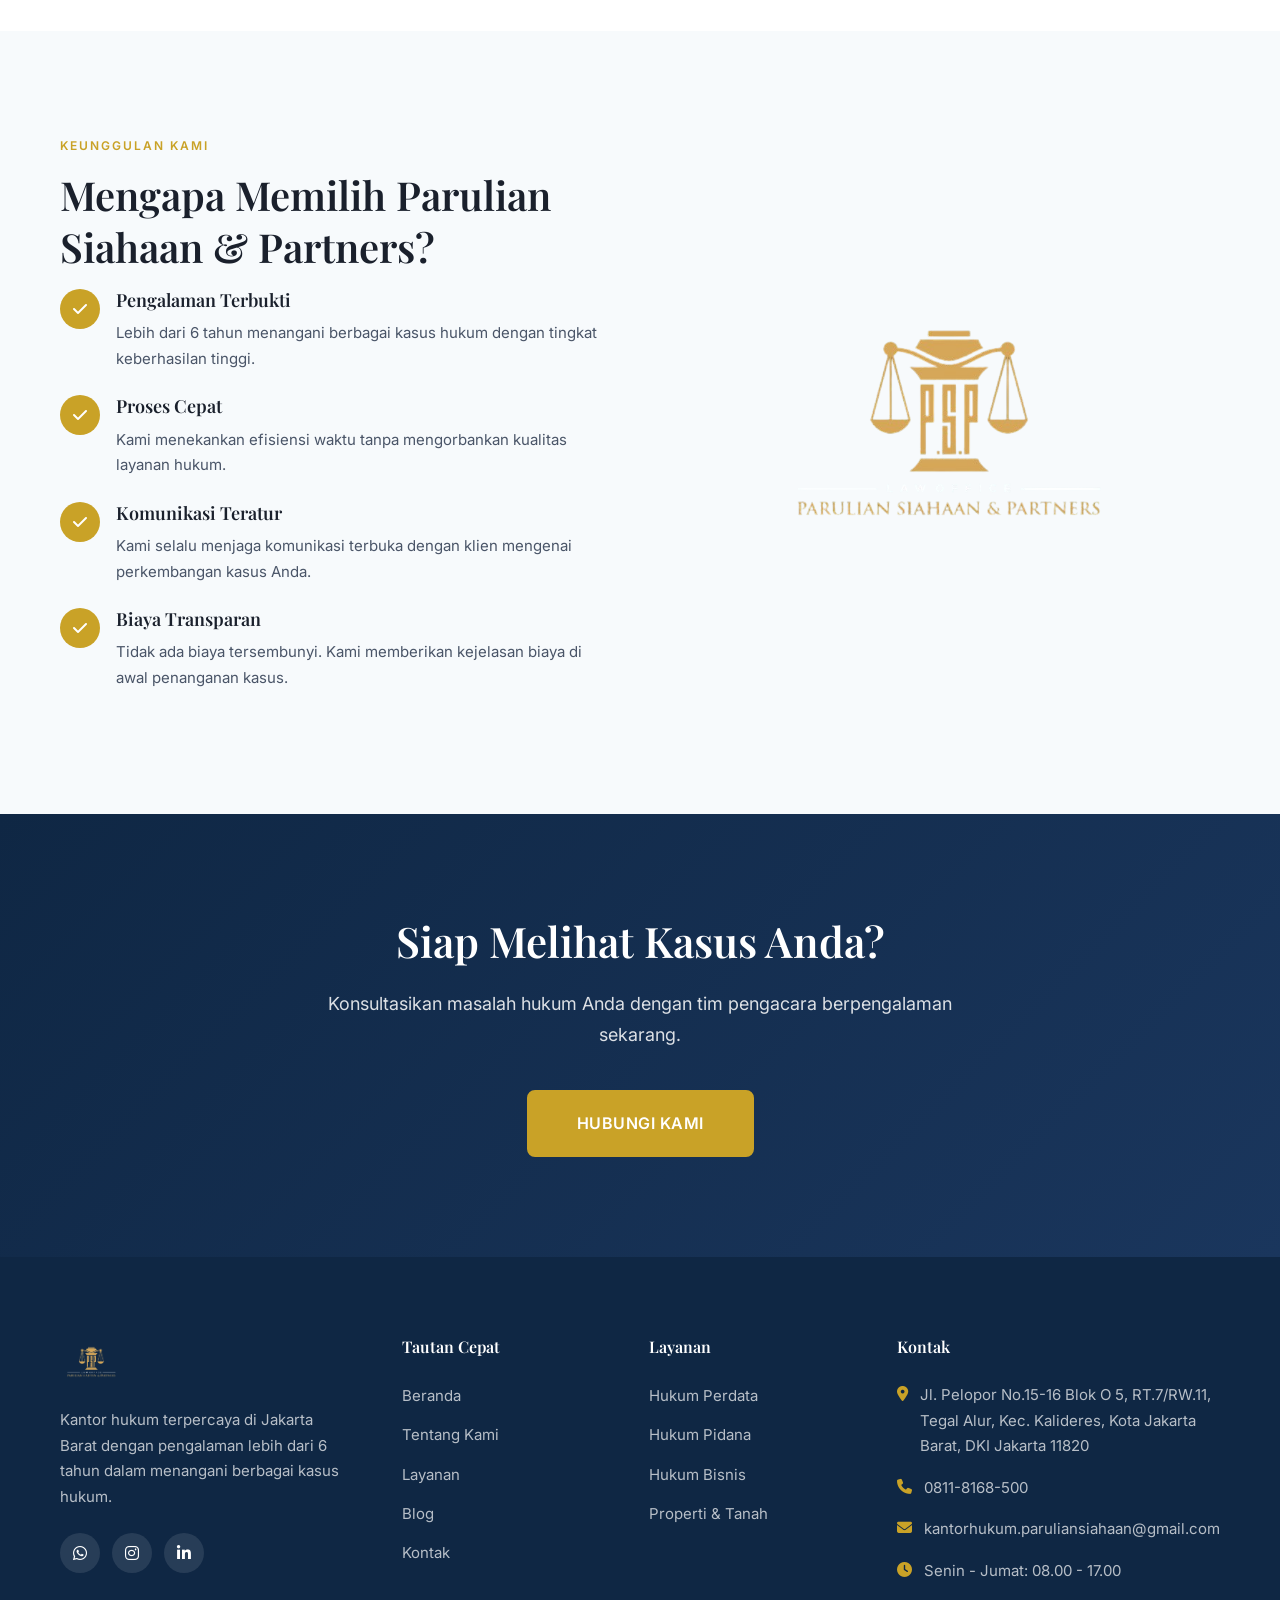
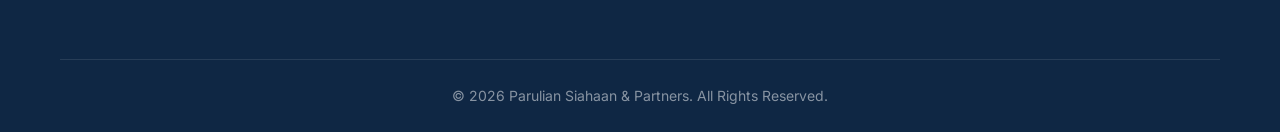
==== commit 30488c8f: "revisi2.4" ====
--- a/about.html
+++ b/about.html
@@ -247,7 +247,7 @@
                     <ul>
                         <li><i class="fas fa-map-marker-alt"></i> Jl. Pelopor No.15-16 Blok O 5, RT.7/RW.11, Tegal Alur, Kec. Kalideres, Kota Jakarta Barat, DKI Jakarta 11820</li>
                         <li><i class="fas fa-phone"></i> <a href="tel:08118168500">0811-8168-500</a></li>
-                        <li><i class="fas fa-envelope"></i> info@paruliansiaahanpartners.com</li>
+                        <li><i class="fas fa-envelope"></i> kantorhukum.paruliansiahaan@gmail.com</li>
                         <li><i class="fas fa-clock"></i> Senin - Jumat: 08.00 - 17.00</li>
                     </ul>
                 </div>
--- a/css/style.css
+++ b/css/style.css
@@ -171,7 +171,7 @@
 }
 
 .logo img {
-    height: 60px;
+    height: 90px;
     width: auto;
 }
 
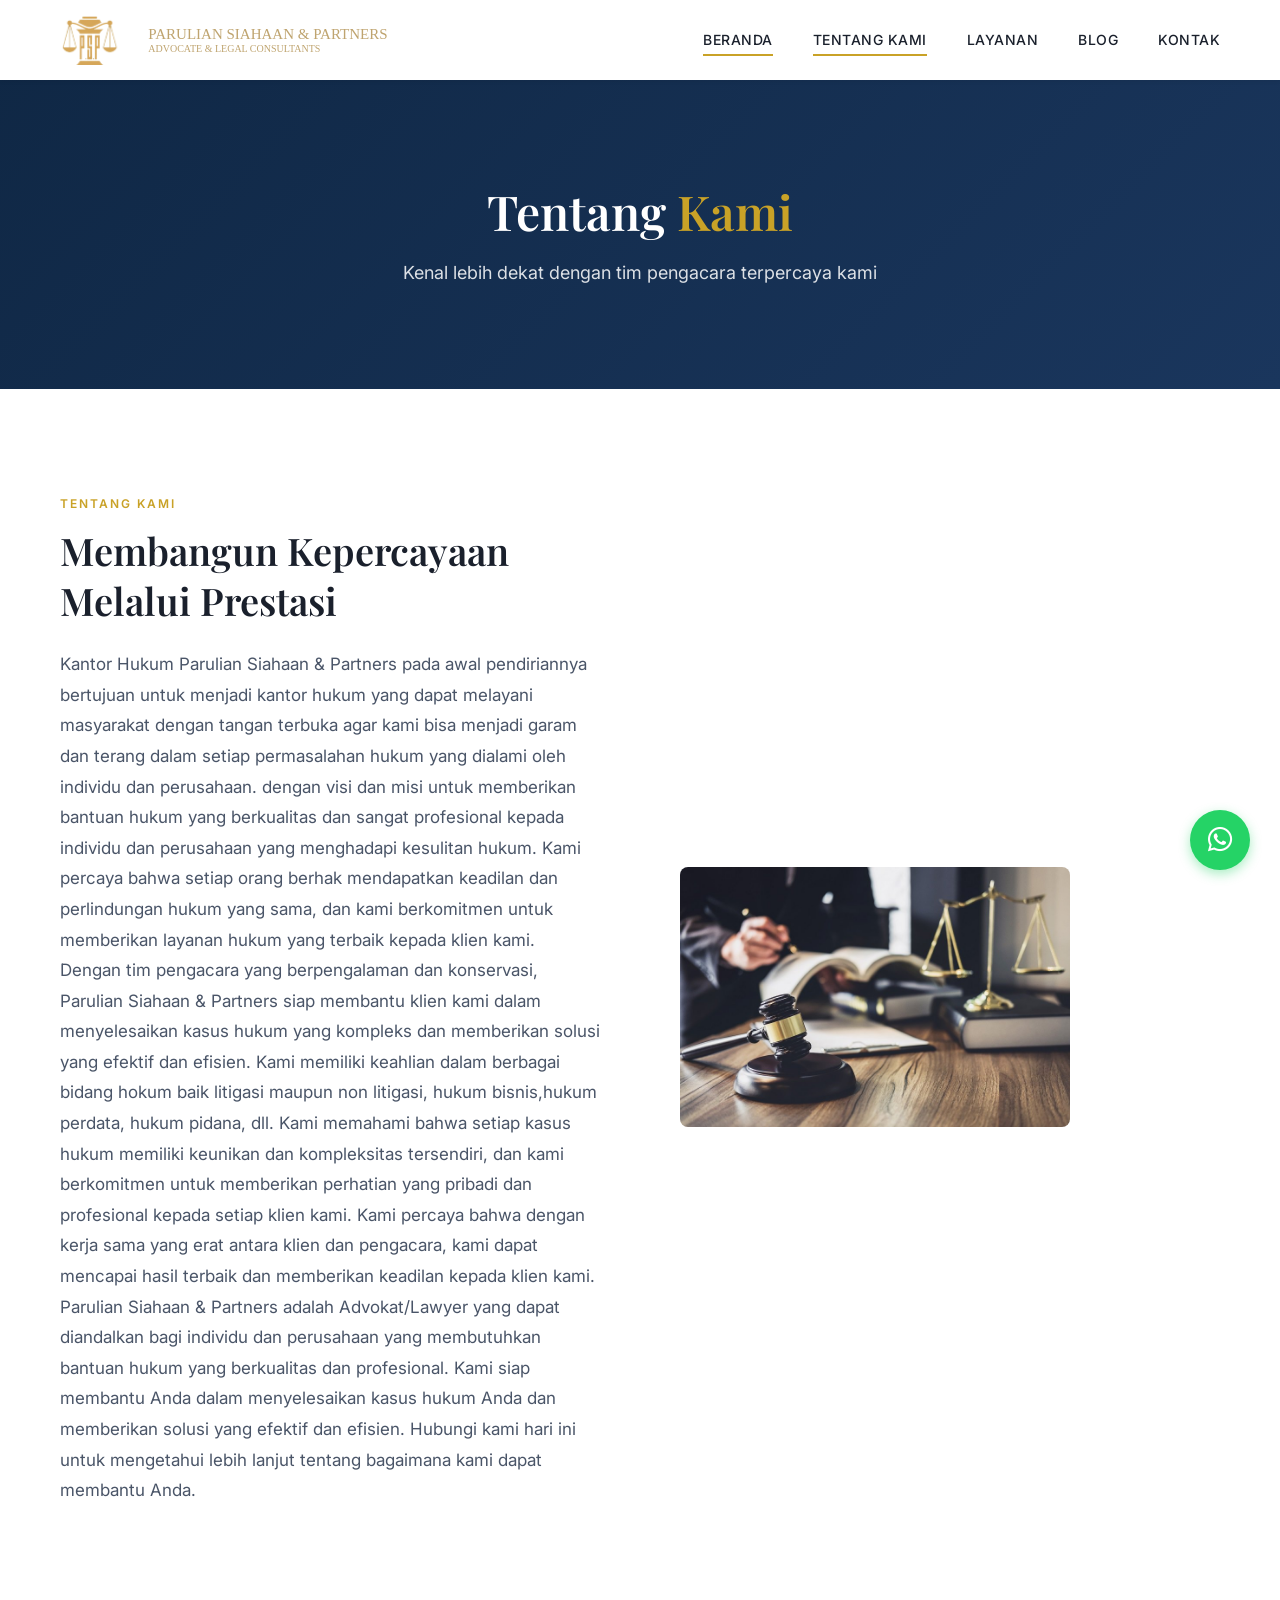
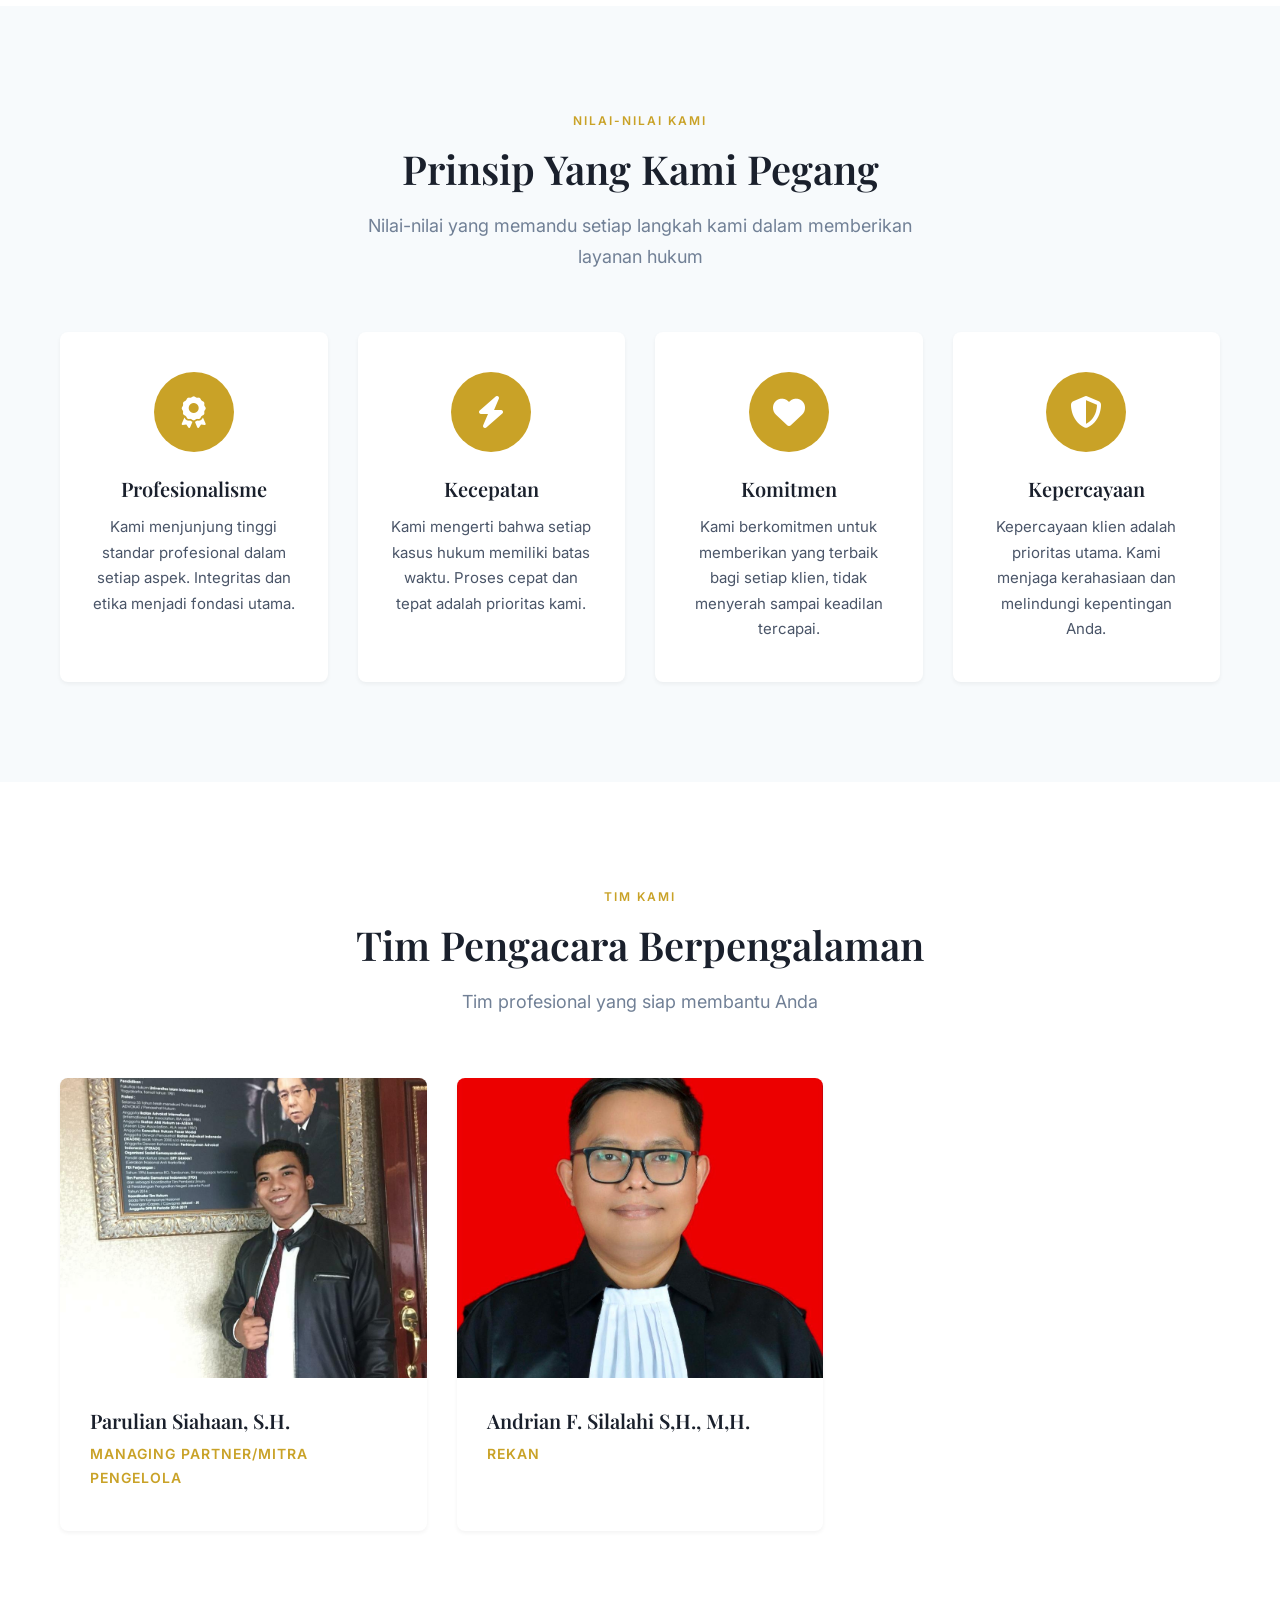
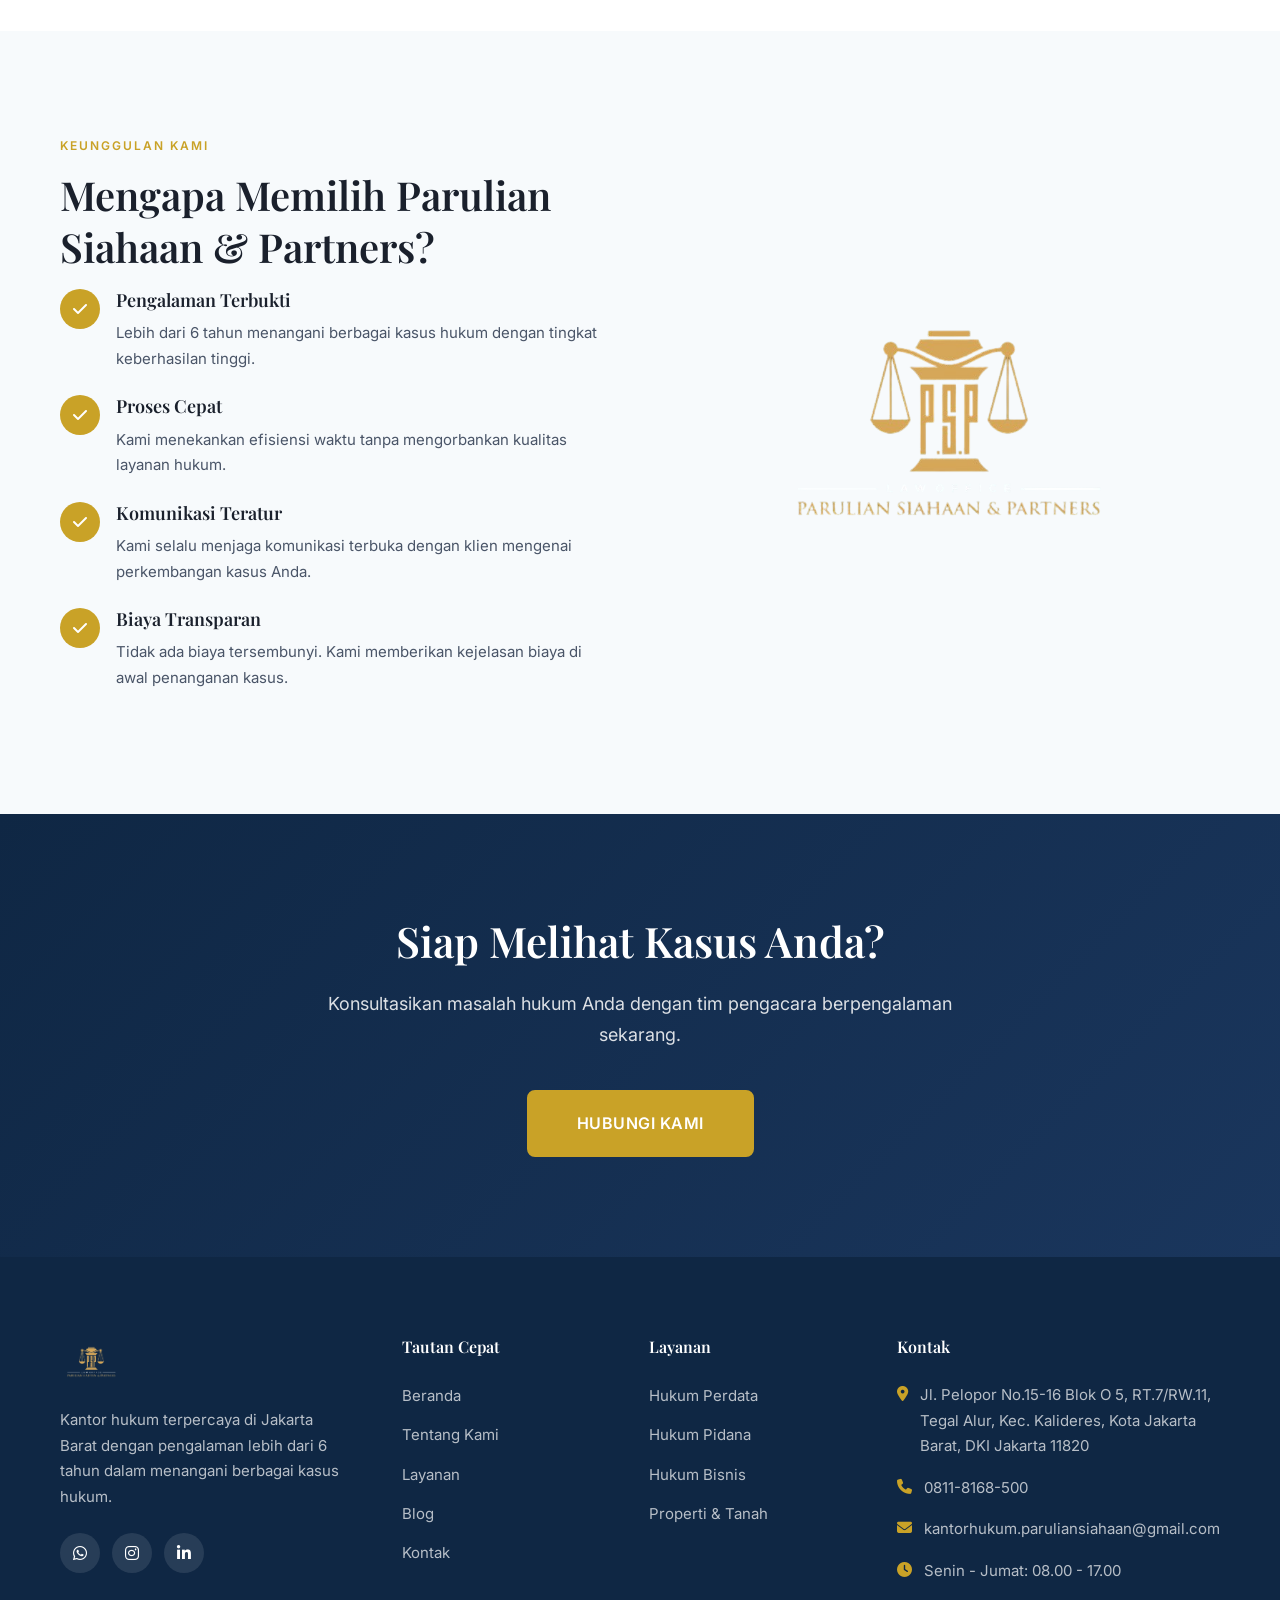
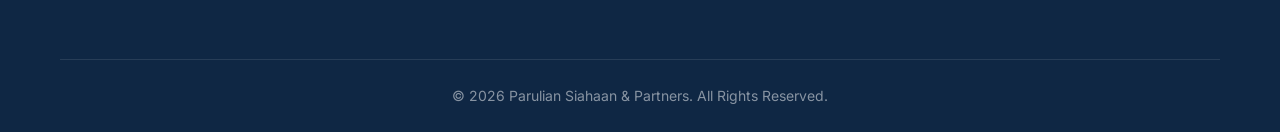
==== commit d882081d: "revisi2.5" ====
--- a/about.html
+++ b/about.html
@@ -21,30 +21,54 @@
 </head>
 <body>
     <!-- Header -->
-    <header class="header header-scrolled">
-        <div class="container">
-            <nav class="navbar">
-                <a href="index.html" class="logo">
-                    <img src="Assets/Logo.png" alt="Parulian Siahaan & Partners Logo">
-                    <span class="logo-text">Parulian Siahaan</span>
-                </a>
-
-                <ul class="nav-menu">
-                    <li><a href="index.html" class="nav-link">Beranda</a></li>
-                    <li><a href="about.html" class="nav-link active">Tentang Kami</a></li>
-                    <li><a href="services.html" class="nav-link">Layanan</a></li>
-                    <li><a href="blog/blog.html" class="nav-link">Blog</a></li>
-                    <li><a href="contact.html" class="nav-link">Kontak</a></li>
-                </ul>
-                <div class="hamburger">
-                    <span class="bar"></span>
-                    <span class="bar"></span>
-                    <span class="bar"></span>
-                </div>
-            </nav>
-        </div>
-    </header>
-
+    <header class="header">
+    <div class="container">
+        <nav class="navbar">
+            <a href="index.html" class="logo" 
+               style="display: flex; align-items: center; text-decoration: none;">
+
+                <img src="Assets/Logo.png" 
+                     alt="Parulian Siahaan & Partners Logo" 
+                     style="height: 50px; margin-right: 12px;">
+
+                <div style="display: flex; flex-direction: column; line-height: 1;">
+                    <span style="
+                        font-family: 'Georgia', serif;
+                        font-size: 15px;
+                        letter-spacing: 0px;
+                        color: #bfa46f;
+                        font-weight: 500;">
+                        PARULIAN SIAHAAN & PARTNERS
+                    </span>
+
+                    <span style="
+                        font-family: 'Georgia', serif;
+                        font-size: 10px;
+                        letter-spacing: 0px;
+                        color: #bfa46f;
+                        margin-top: 2px;">
+                        ADVOCATE & LEGAL CONSULTANTS
+                    </span>
+                </div>
+
+            </a>
+            
+            <ul class="nav-menu">
+                <li><a href="index.html" class="nav-link active">Beranda</a></li>
+                <li><a href="about.html" class="nav-link">Tentang Kami</a></li>
+                <li><a href="services.html" class="nav-link">Layanan</a></li>
+                <li><a href="blog/blog.html" class="nav-link">Blog</a></li>
+                <li><a href="contact.html" class="nav-link">Kontak</a></li>
+            </ul>
+
+            <div class="hamburger">
+                <span class="bar"></span>
+                <span class="bar"></span>
+                <span class="bar"></span>
+            </div>
+        </nav>
+    </div>
+</header>
     <!-- Page Header -->
     <section class="page-header">
         <div class="container">
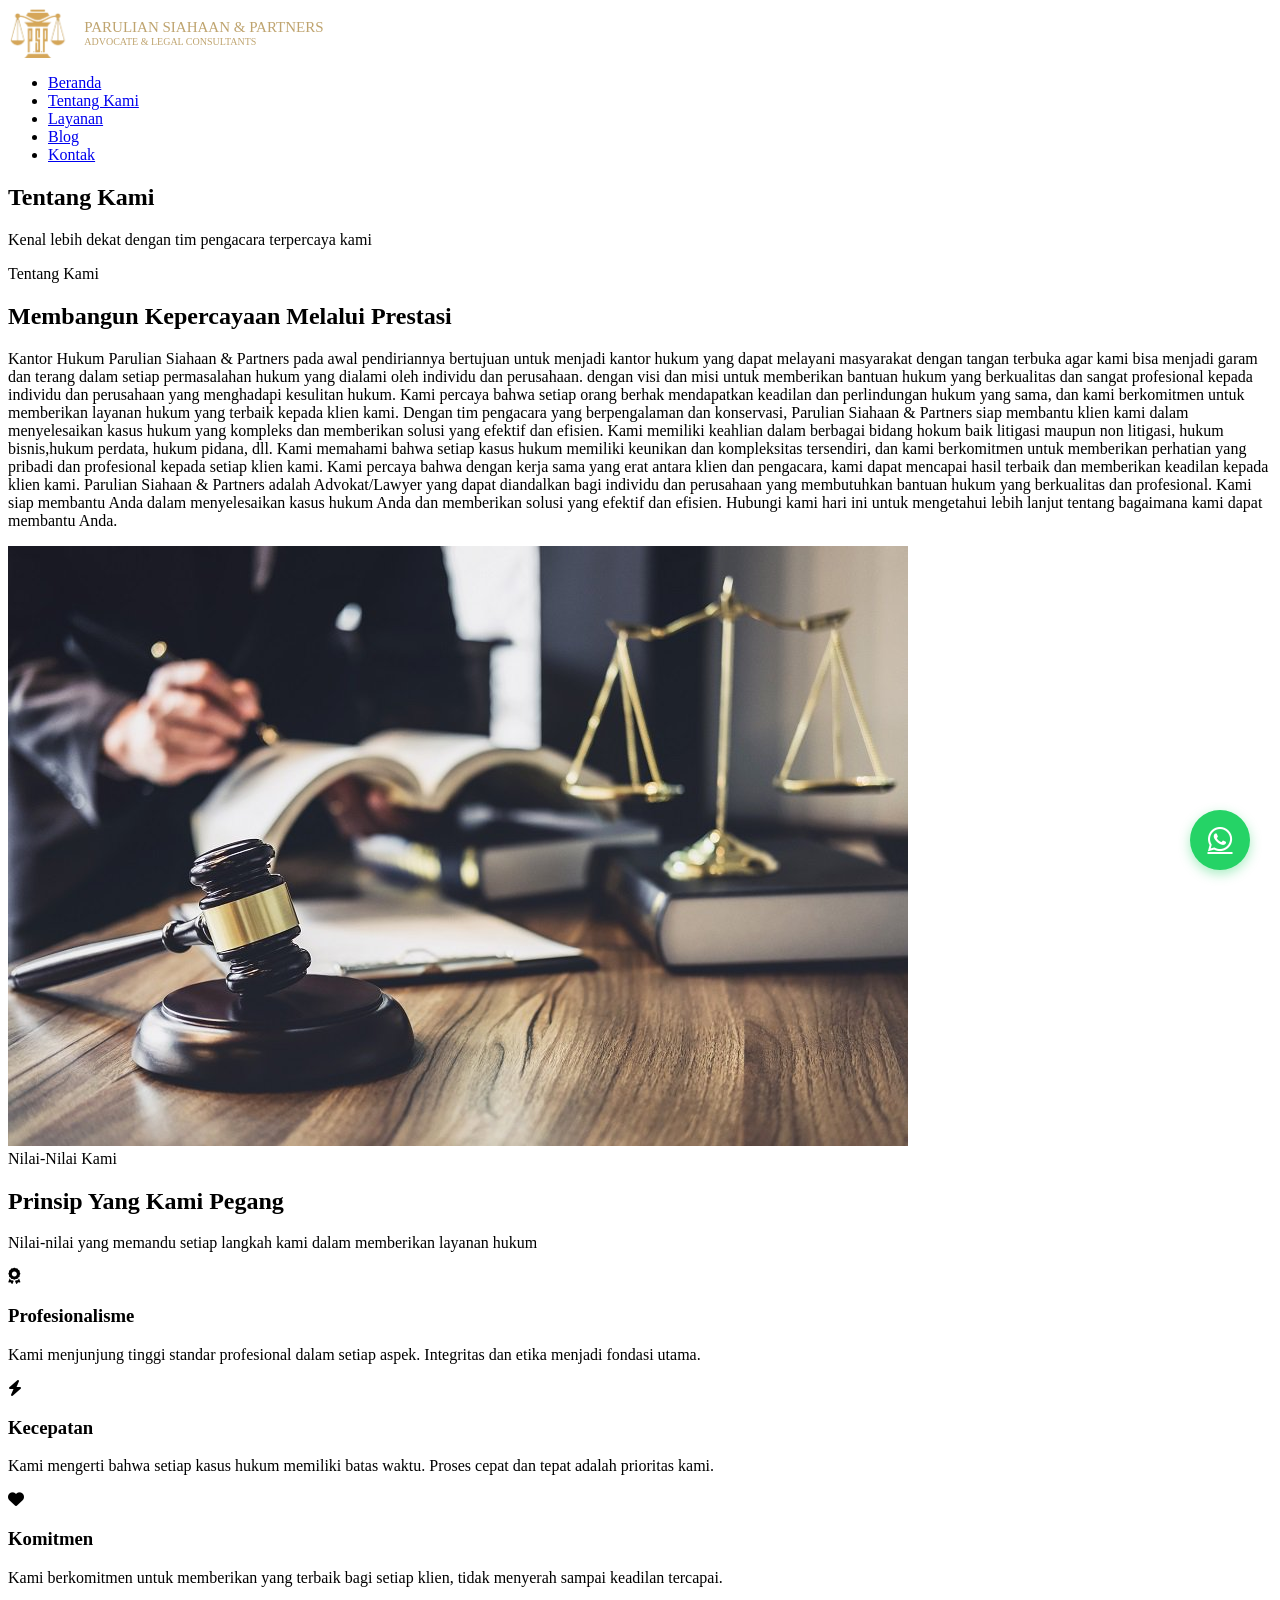
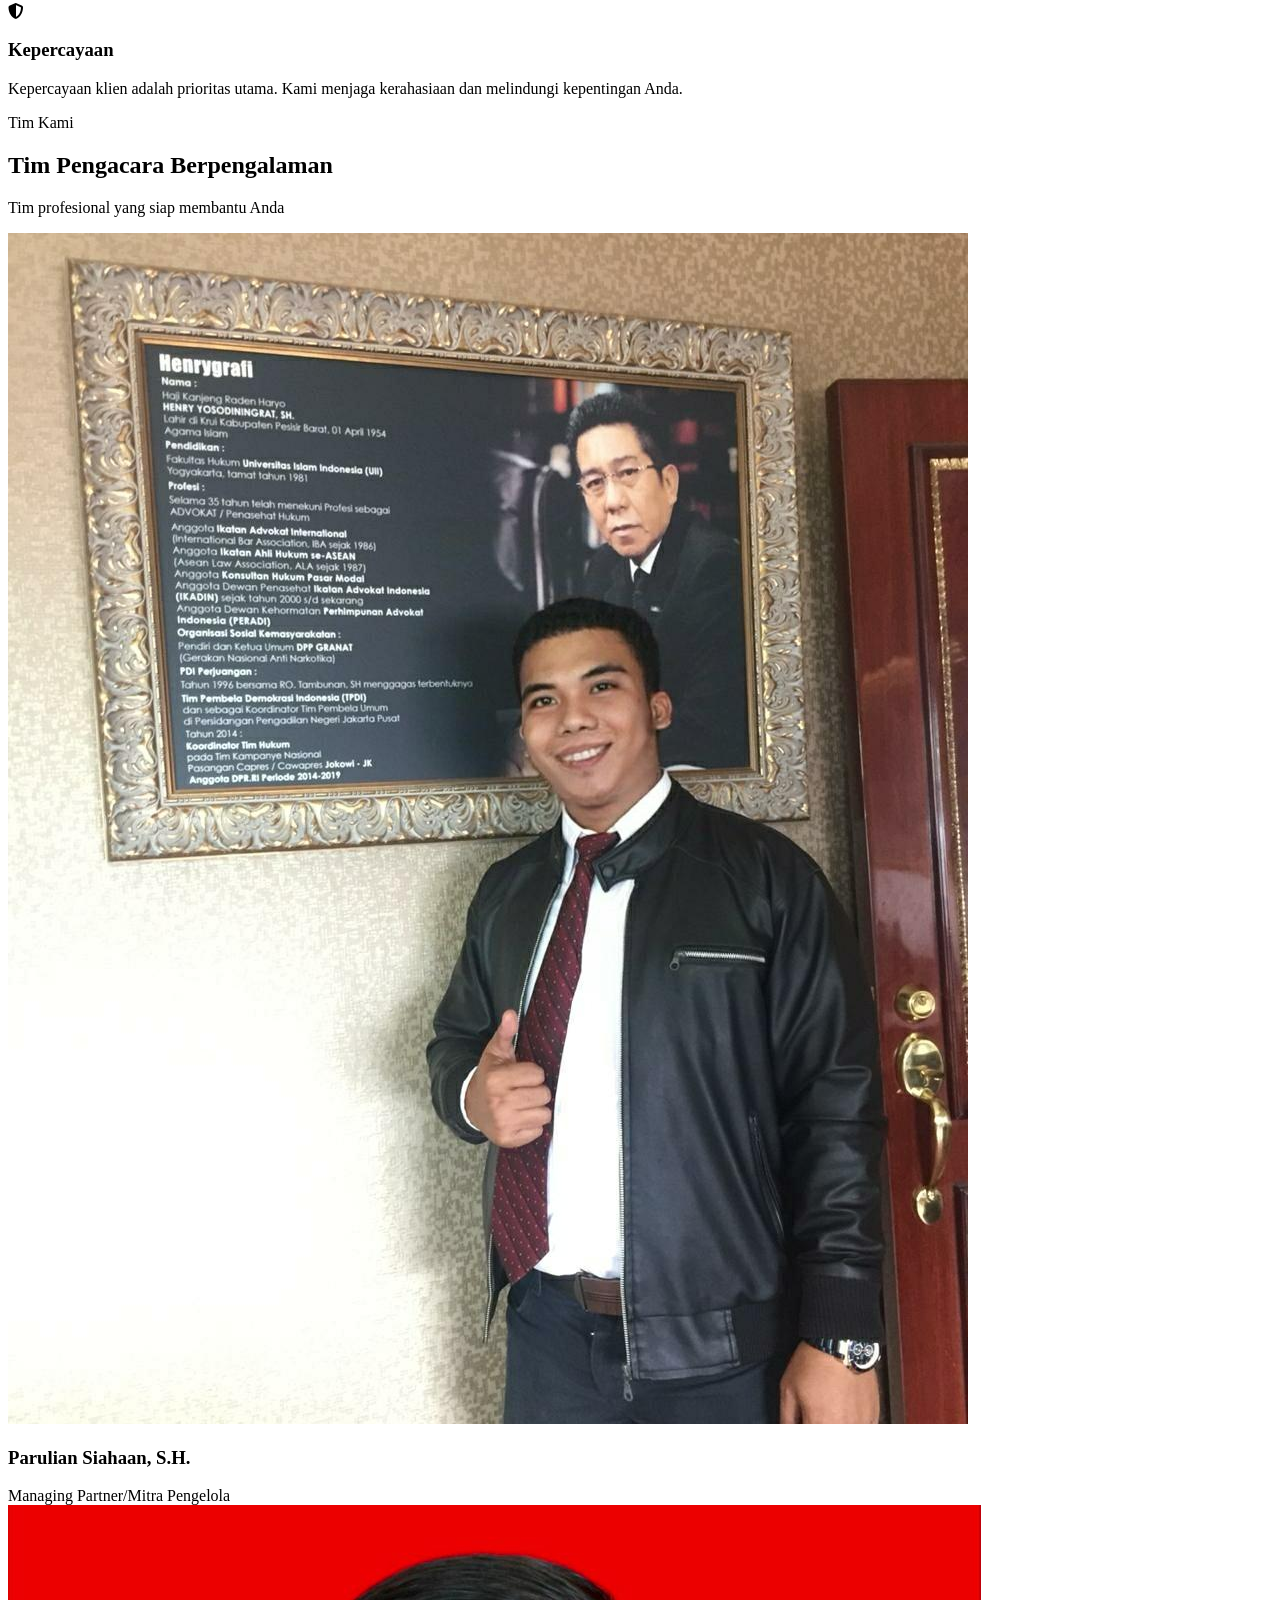
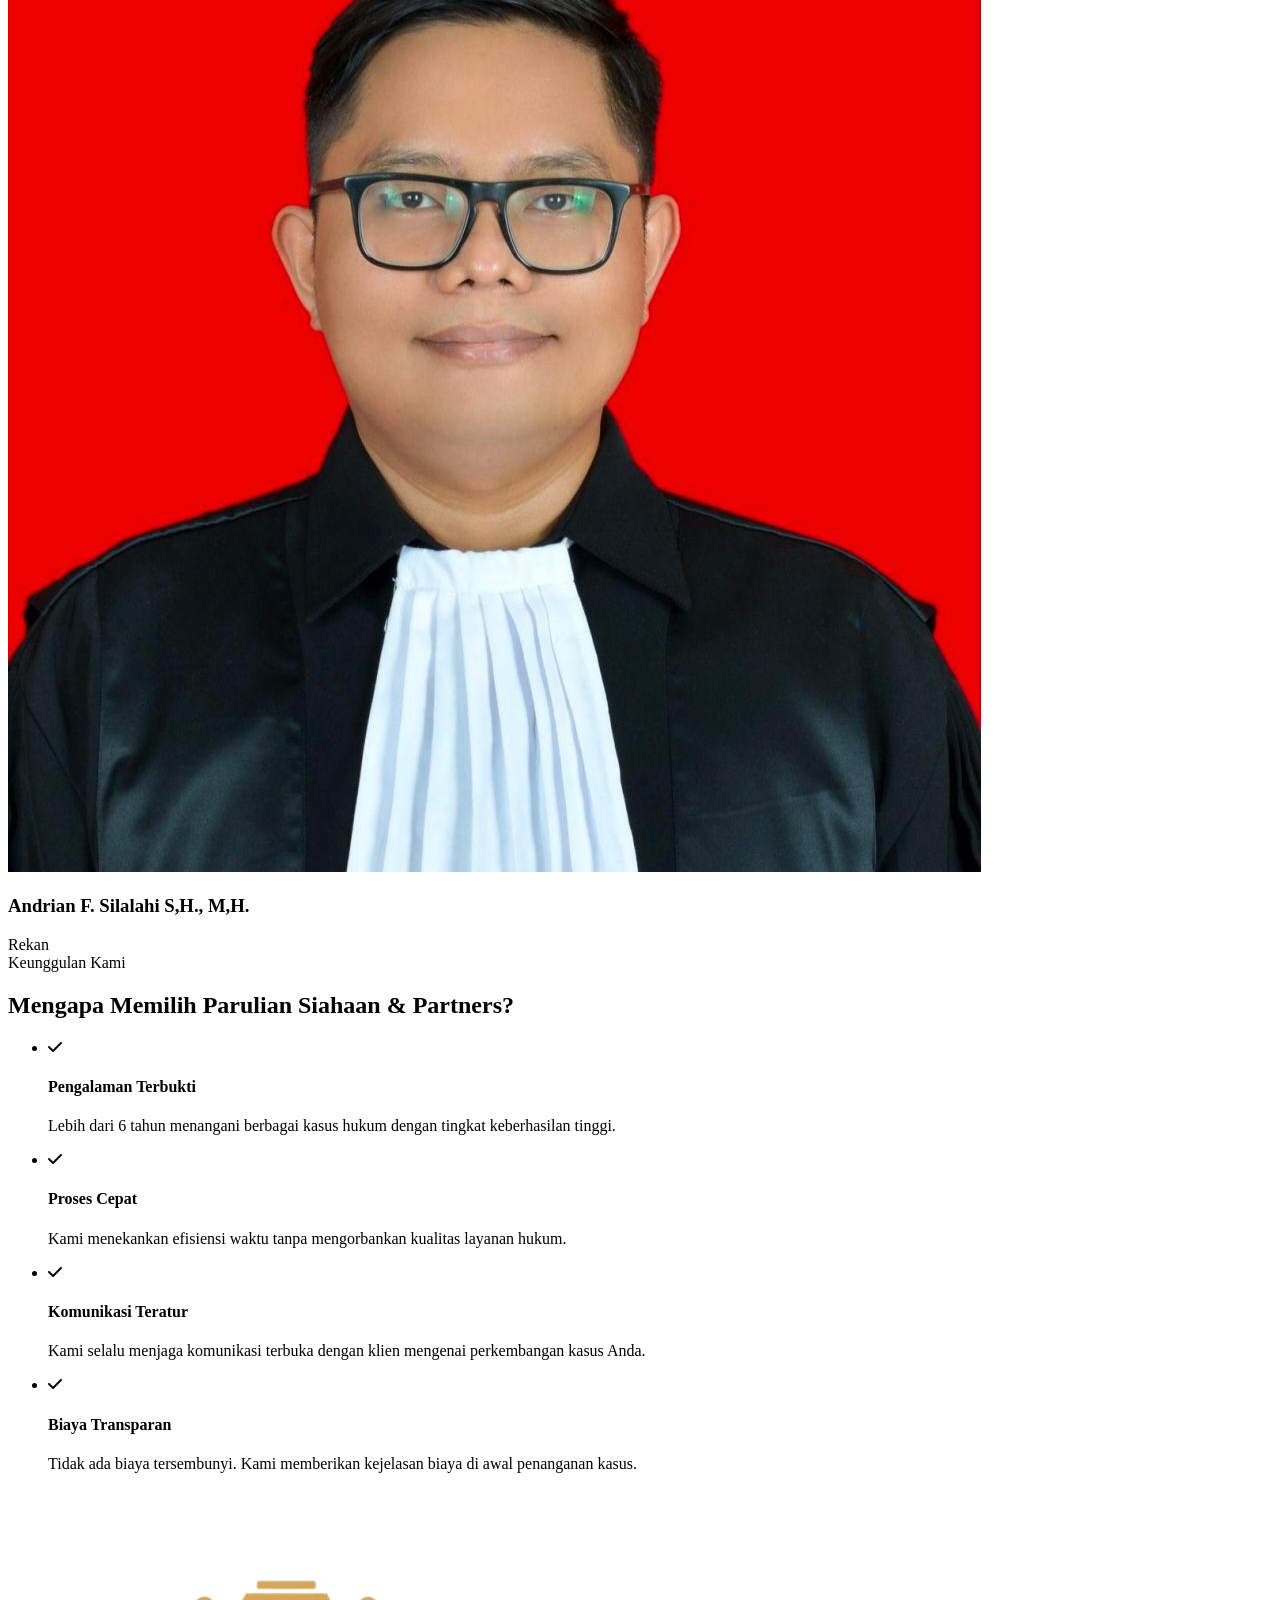
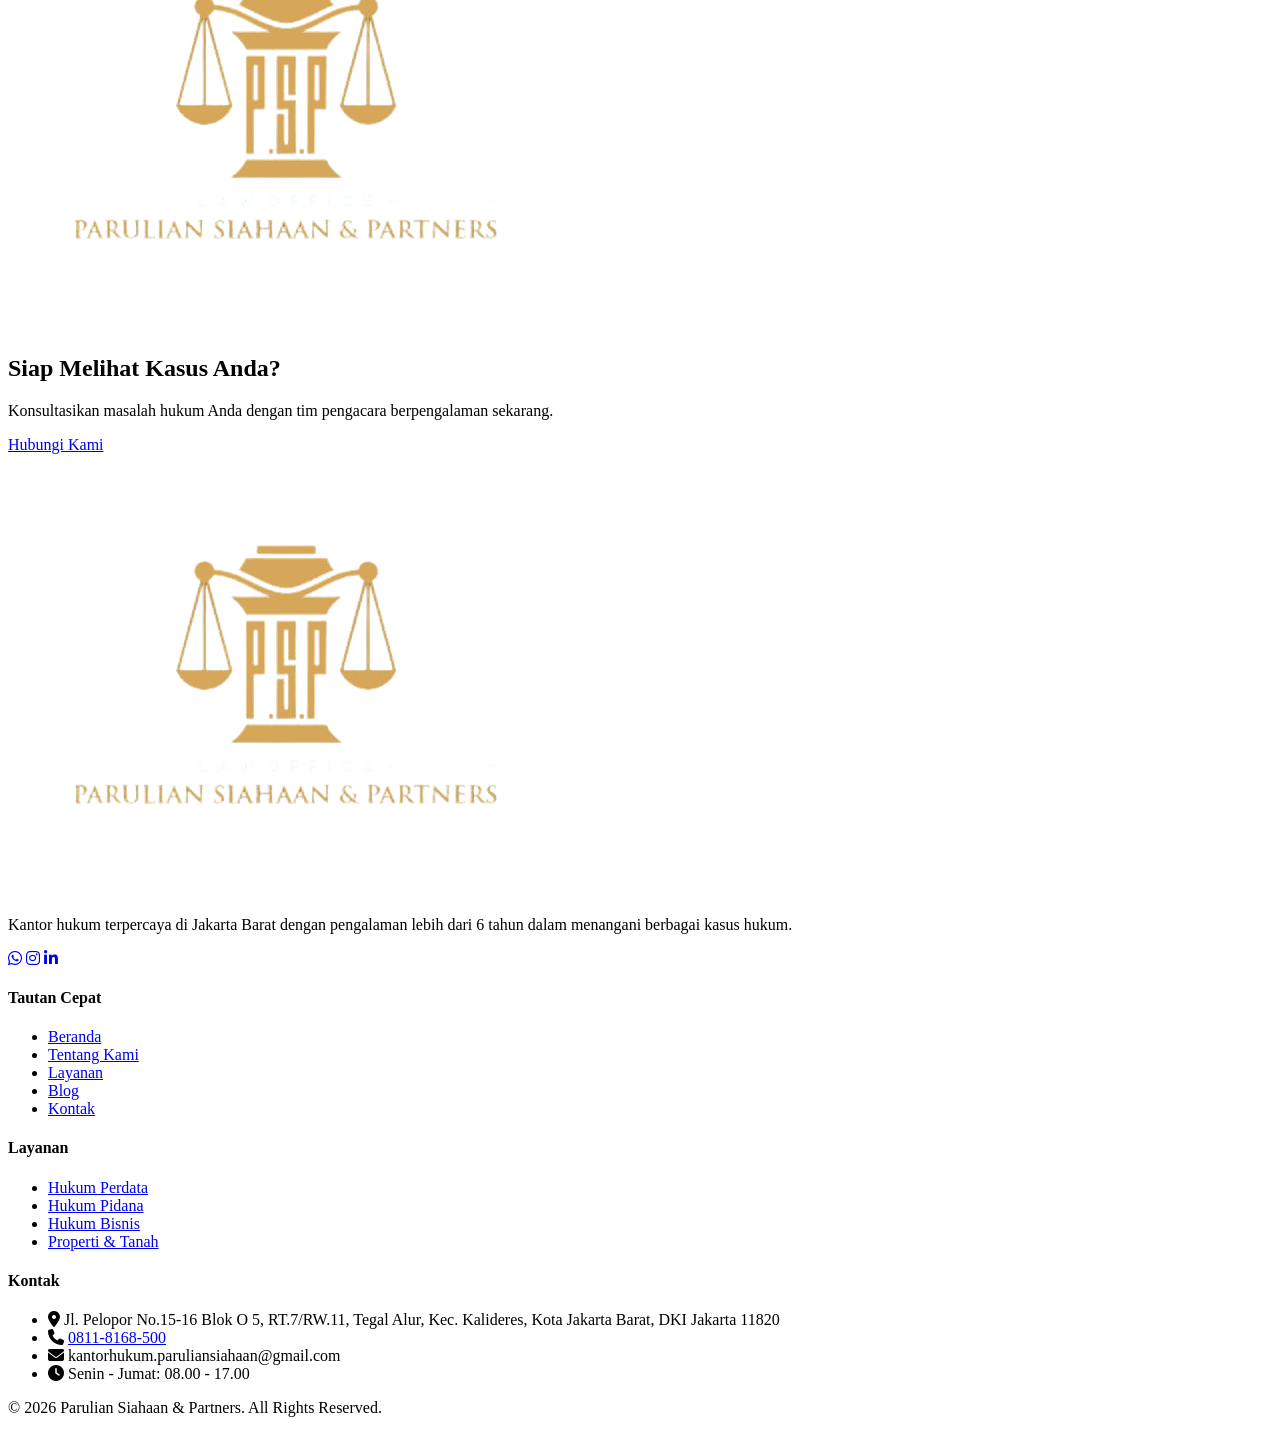
==== commit 063e43f1: "revisi2.6" ====
--- a/about.html
+++ b/about.html
@@ -12,8 +12,8 @@
     <meta property="og:type" content="website">
     <title>Tentang Kami - Parulian Siahaan & Partners</title>
     <link rel="canonical" href="https://paruliansiaahanpartners.com/about.html">
-    <link rel="icon" type="image/png" href="Assets/Logo.png">
-    <link rel="stylesheet" href="css/style.css">
+    <link rel="icon" type="image/png" href="/Kantor-hukum-Parulian-Siaahan/Assets/Logo.png">
+    <link rel="stylesheet" href="/Kantor-hukum-Parulian-Siaahan/css/style.css">
     <link rel="preconnect" href="https://fonts.googleapis.com">
     <link rel="preconnect" href="https://fonts.gstatic.com" crossorigin>
     <link href="https://fonts.googleapis.com/css2?family=Playfair+Display:wght@400;500;600;700&family=Inter:wght@300;400;500;600;700&display=swap" rel="stylesheet">
@@ -24,7 +24,7 @@
     <header class="header">
     <div class="container">
         <nav class="navbar">
-            <a href="index.html" class="logo" 
+            <a href="/Kantor-hukum-Parulian-Siaahan/index.html" class="logo" 
                style="display: flex; align-items: center; text-decoration: none;">
 
                 <img src="Assets/Logo.png" 
@@ -54,11 +54,11 @@
             </a>
             
             <ul class="nav-menu">
-                <li><a href="index.html" class="nav-link active">Beranda</a></li>
-                <li><a href="about.html" class="nav-link">Tentang Kami</a></li>
-                <li><a href="services.html" class="nav-link">Layanan</a></li>
-                <li><a href="blog/blog.html" class="nav-link">Blog</a></li>
-                <li><a href="contact.html" class="nav-link">Kontak</a></li>
+                <li><a href="/Kantor-hukum-Parulian-Siaahan/index.html" class="nav-link active">Beranda</a></li>
+                <li><a href="/Kantor-hukum-Parulian-Siaahan/about.html" class="nav-link">Tentang Kami</a></li>
+                <li><a href="/Kantor-hukum-Parulian-Siaahan/services.html" class="nav-link">Layanan</a></li>
+                <li><a href="/Kantor-hukum-Parulian-Siaahan/blog/blog.html" class="nav-link">Blog</a></li>
+                <li><a href="/Kantor-hukum-Parulian-Siaahan/contact.html" class="nav-link">Kontak</a></li>
             </ul>
 
             <div class="hamburger">
@@ -227,7 +227,7 @@
             <div class="cta-content">
                 <h2 class="cta-title">Siap Melihat Kasus Anda?</h2>
                 <p class="cta-subtitle">Konsultasikan masalah hukum Anda dengan tim pengacara berpengalaman sekarang.</p>
-                <a href="contact.html" class="btn btn-primary btn-large">Hubungi Kami</a>
+                <a href="/Kantor-hukum-Parulian-Siaahan/contact.html" class="btn btn-primary btn-large">Hubungi Kami</a>
             </div>
         </div>
     </section>
@@ -237,7 +237,7 @@
         <div class="container">
             <div class="footer-grid">
                 <div class="footer-about">
-                    <a href="index.html" class="footer-logo">
+                    <a href="/Kantor-hukum-Parulian-Siaahan/index.html" class="footer-logo">
                         <img src="Assets/Logo_Full.png" alt="Parulian Siahaan & Partners">
                     </a>
                     <p>Kantor hukum terpercaya di Jakarta Barat dengan pengalaman lebih dari 6 tahun dalam menangani berbagai kasus hukum.</p>
@@ -250,20 +250,20 @@
                 <div class="footer-links">
                     <h4>Tautan Cepat</h4>
                     <ul>
-                        <li><a href="index.html">Beranda</a></li>
-                        <li><a href="about.html">Tentang Kami</a></li>
-                        <li><a href="services.html">Layanan</a></li>
-                        <li><a href="blog/blog.html">Blog</a></li>
-                        <li><a href="contact.html">Kontak</a></li>
+                        <li><a href="/Kantor-hukum-Parulian-Siaahan/index.html">Beranda</a></li>
+                        <li><a href="/Kantor-hukum-Parulian-Siaahan/about.html">Tentang Kami</a></li>
+                        <li><a href="/Kantor-hukum-Parulian-Siaahan/services.html">Layanan</a></li>
+                        <li><a href="/Kantor-hukum-Parulian-Siaahan/blog/blog.html">Blog</a></li>
+                        <li><a href="/Kantor-hukum-Parulian-Siaahan/contact.html">Kontak</a></li>
                     </ul>
                 </div>
                 <div class="footer-services">
                     <h4>Layanan</h4>
                     <ul>
-                        <li><a href="services.html">Hukum Perdata</a></li>
-                        <li><a href="services.html">Hukum Pidana</a></li>
-                        <li><a href="services.html">Hukum Bisnis</a></li>
-                        <li><a href="services.html">Properti & Tanah</a></li>
+                        <li><a href="/Kantor-hukum-Parulian-Siaahan/services.html">Hukum Perdata</a></li>
+                        <li><a href="/Kantor-hukum-Parulian-Siaahan/services.html">Hukum Pidana</a></li>
+                        <li><a href="/Kantor-hukum-Parulian-Siaahan/services.html">Hukum Bisnis</a></li>
+                        <li><a href="/Kantor-hukum-Parulian-Siaahan/services.html">Properti & Tanah</a></li>
                     </ul>
                 </div>
                 <div class="footer-contact">
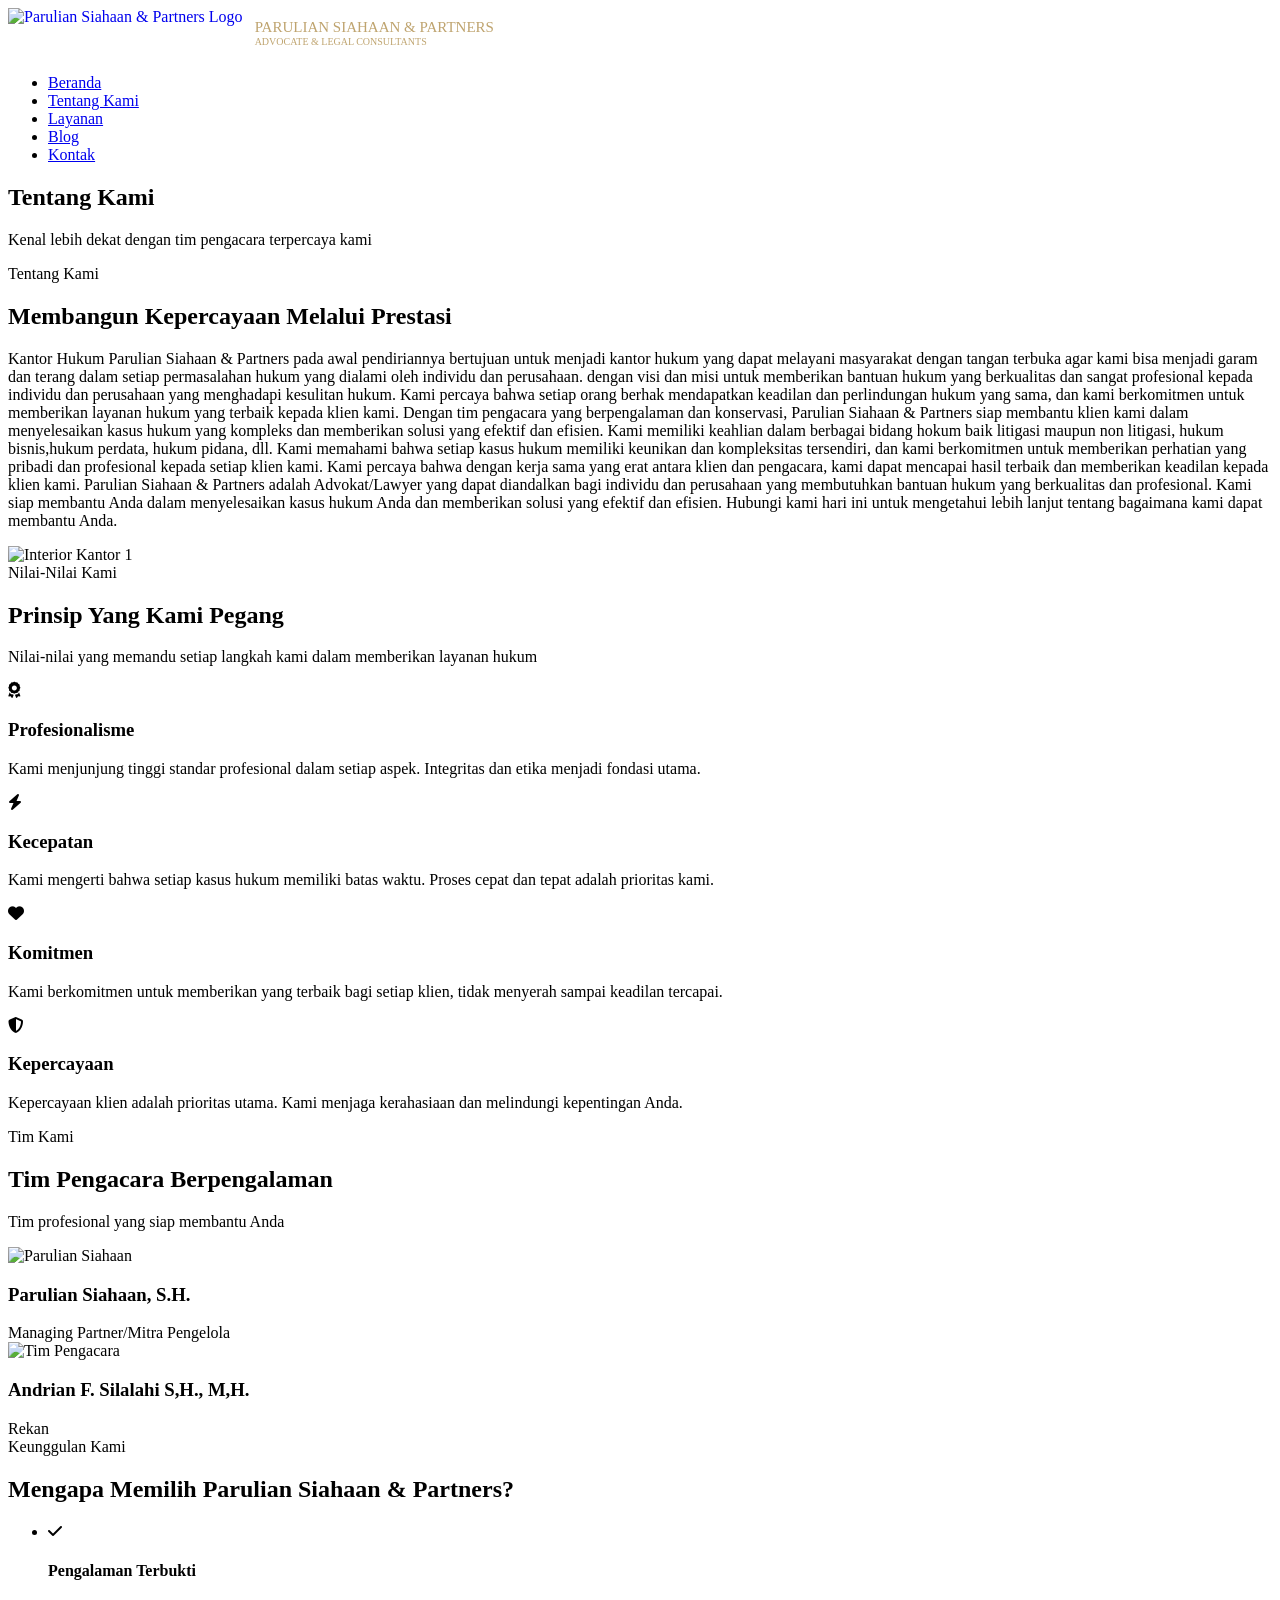
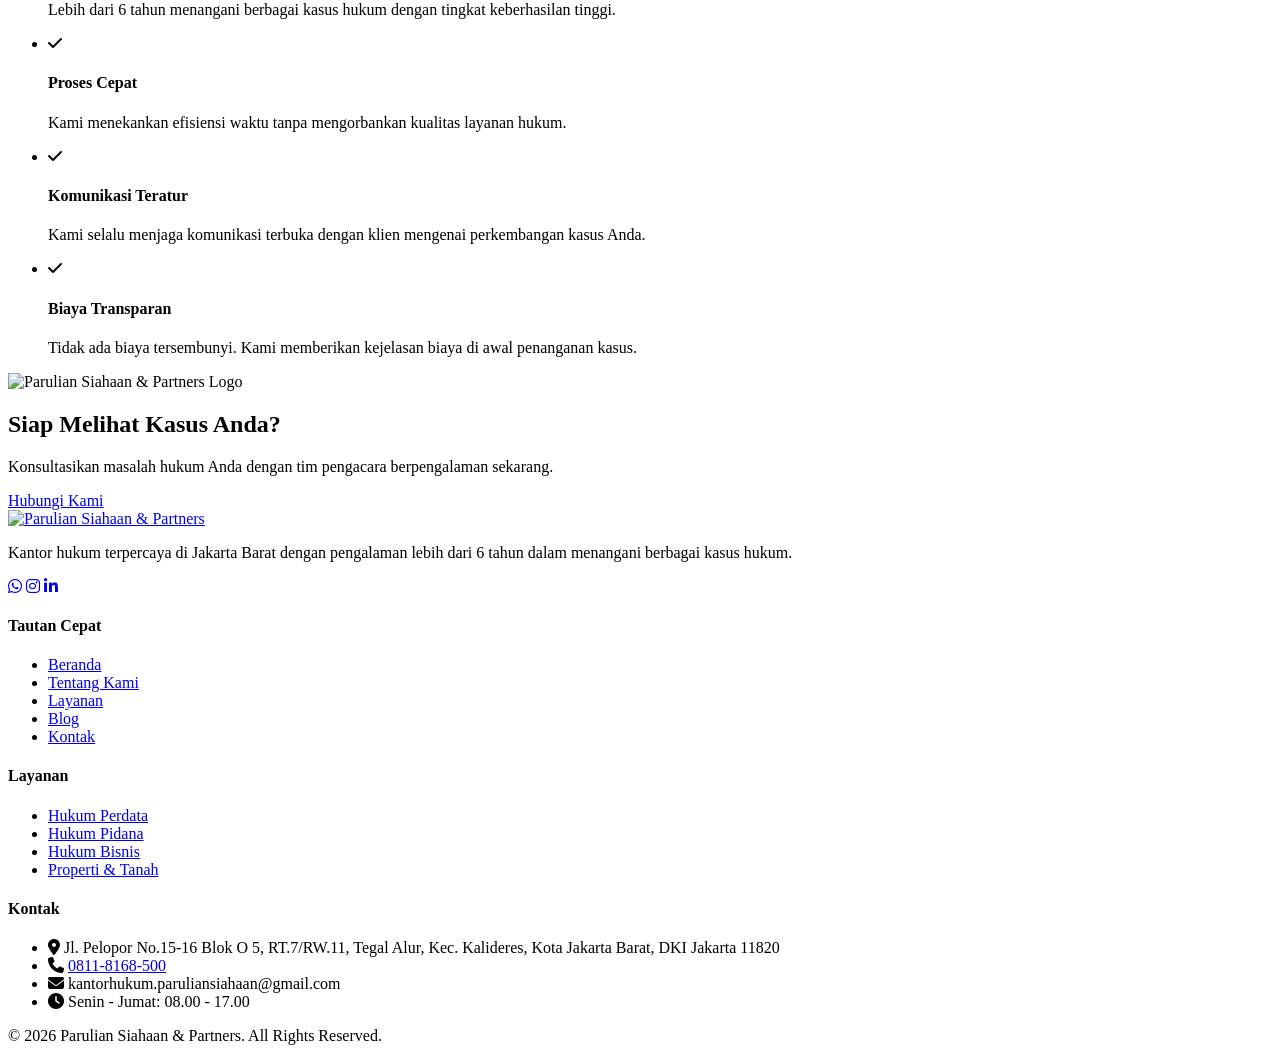
==== commit eb2c0b64: "fix src nya" ====
--- a/about.html
+++ b/about.html
@@ -27,7 +27,7 @@
             <a href="/Kantor-hukum-Parulian-Siaahan/index.html" class="logo" 
                style="display: flex; align-items: center; text-decoration: none;">
 
-                <img src="Assets/Logo.png" 
+                <img src="/Kantor-hukum-Parulian-Siaahan/Assets/Logo.png" 
                      alt="Parulian Siahaan & Partners Logo" 
                      style="height: 50px; margin-right: 12px;">
 
@@ -89,8 +89,7 @@
                     <!-- <p class="section-description">Tim pengacara kami terkenal dengan profesionalisme, kecepatan kerja, dan komitmen untuk memberikan yang terbaik bagi setiap klien. Kami percaya bahwa setiap orang berhak mendapatkan pembelaan hukum yang optimal, dan kami siap berjuang untuk melindungi hak dan kepentingan Anda.</p> -->
                 </div>
                 <div class="about-images">
-                    <img src="Assets/WhatsApp Image 2026-05-04 at 23.31.40.jpeg" alt="Interior Kantor 1" class="about-img-main img-besar" >
-                    <!-- <img src="Assets/Inside2.jpg" alt="Interior Kantor 2" class="about-img-secondary"> -->
+                    <img src="/Kantor-hukum-Parulian-Siaahan/Assets/WhatsApp Image 2026-05-04 at 23.31.40.jpeg" alt="Interior Kantor 1" class="about-img-main img-besar" >
                 </div>
             </div>
         </div>
@@ -148,7 +147,7 @@
             <div class="team-grid">
                 <div class="team-card">
                     <div class="team-image">
-                        <img src="Assets/Siahaan.jpeg" alt="Parulian Siahaan">
+                        <img src="/Kantor-hukum-Parulian-Siaahan/Assets/Siahaan.jpeg" alt="Parulian Siahaan">
                     </div>
                     <div class="team-info">
                         <h3>Parulian Siahaan, S.H.</h3>
@@ -157,7 +156,7 @@
                 </div>
                 <div class="team-card">
                     <div class="team-image">
-                        <img src="Assets/Silalahi.jpeg" alt="Tim Pengacara">
+                        <img src="/Kantor-hukum-Parulian-Siaahan/Assets/Silalahi.jpeg" alt="Tim Pengacara">
                     </div>
                     <div class="team-info">
                         <h3>Andrian F. Silalahi S,H., M,H.</h3>
@@ -215,7 +214,7 @@
                     </ul>
                 </div>
                 <div class="why-choose-image">
-                    <img src="Assets/Logo_Full.png" alt="Parulian Siahaan & Partners Logo" class="featured-logo">
+                    <img src="/Kantor-hukum-Parulian-Siaahan/Assets/Logo_Full.png" alt="Parulian Siahaan & Partners Logo" class="featured-logo">
                 </div>
             </div>
         </div>
@@ -238,7 +237,7 @@
             <div class="footer-grid">
                 <div class="footer-about">
                     <a href="/Kantor-hukum-Parulian-Siaahan/index.html" class="footer-logo">
-                        <img src="Assets/Logo_Full.png" alt="Parulian Siahaan & Partners">
+                        <img src="/Kantor-hukum-Parulian-Siaahan/Assets/Logo_Full.png" alt="Parulian Siahaan & Partners">
                     </a>
                     <p>Kantor hukum terpercaya di Jakarta Barat dengan pengalaman lebih dari 6 tahun dalam menangani berbagai kasus hukum.</p>
                     <div class="footer-social">
@@ -282,6 +281,6 @@
         </div>
     </footer>
 
-    <script src="js/script.js"></script>
+    <script src="/Kantor-hukum-Parulian-Siaahan/js/script.js"></script>
 </body>
 </html>
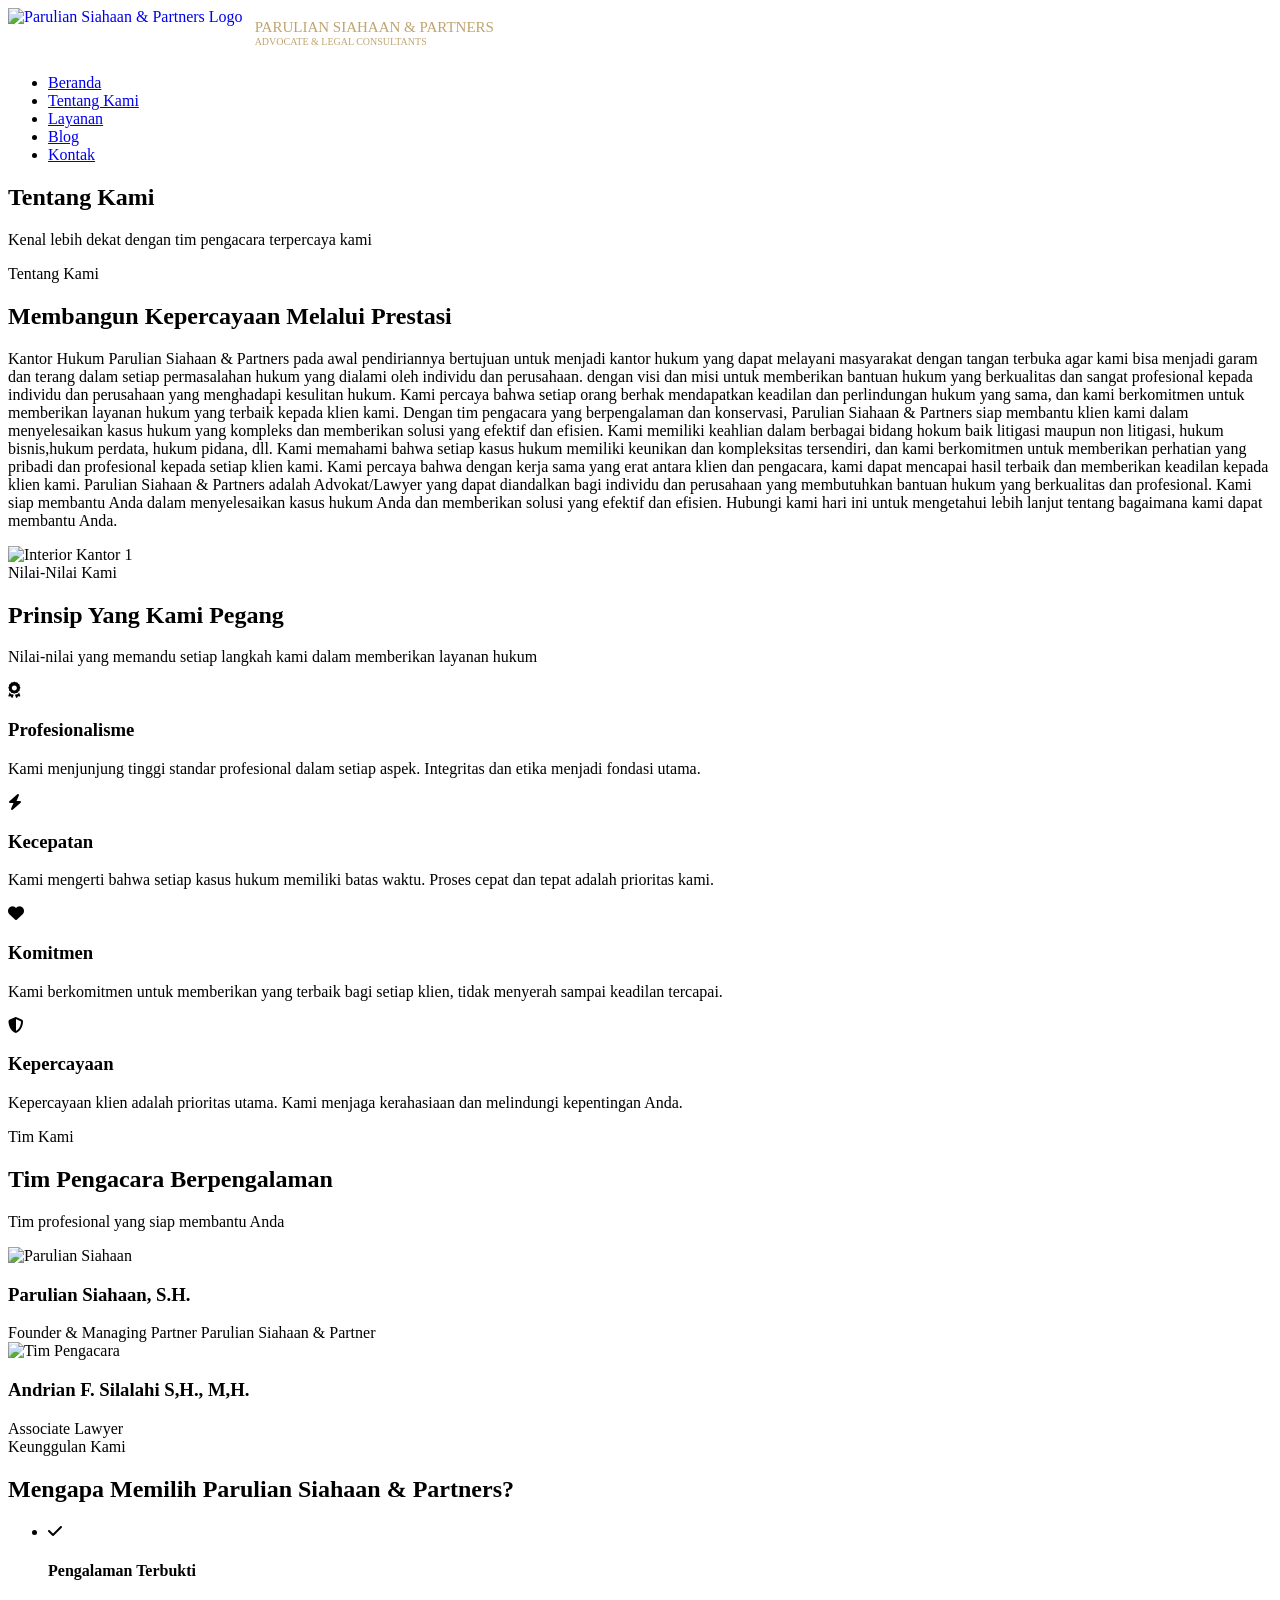
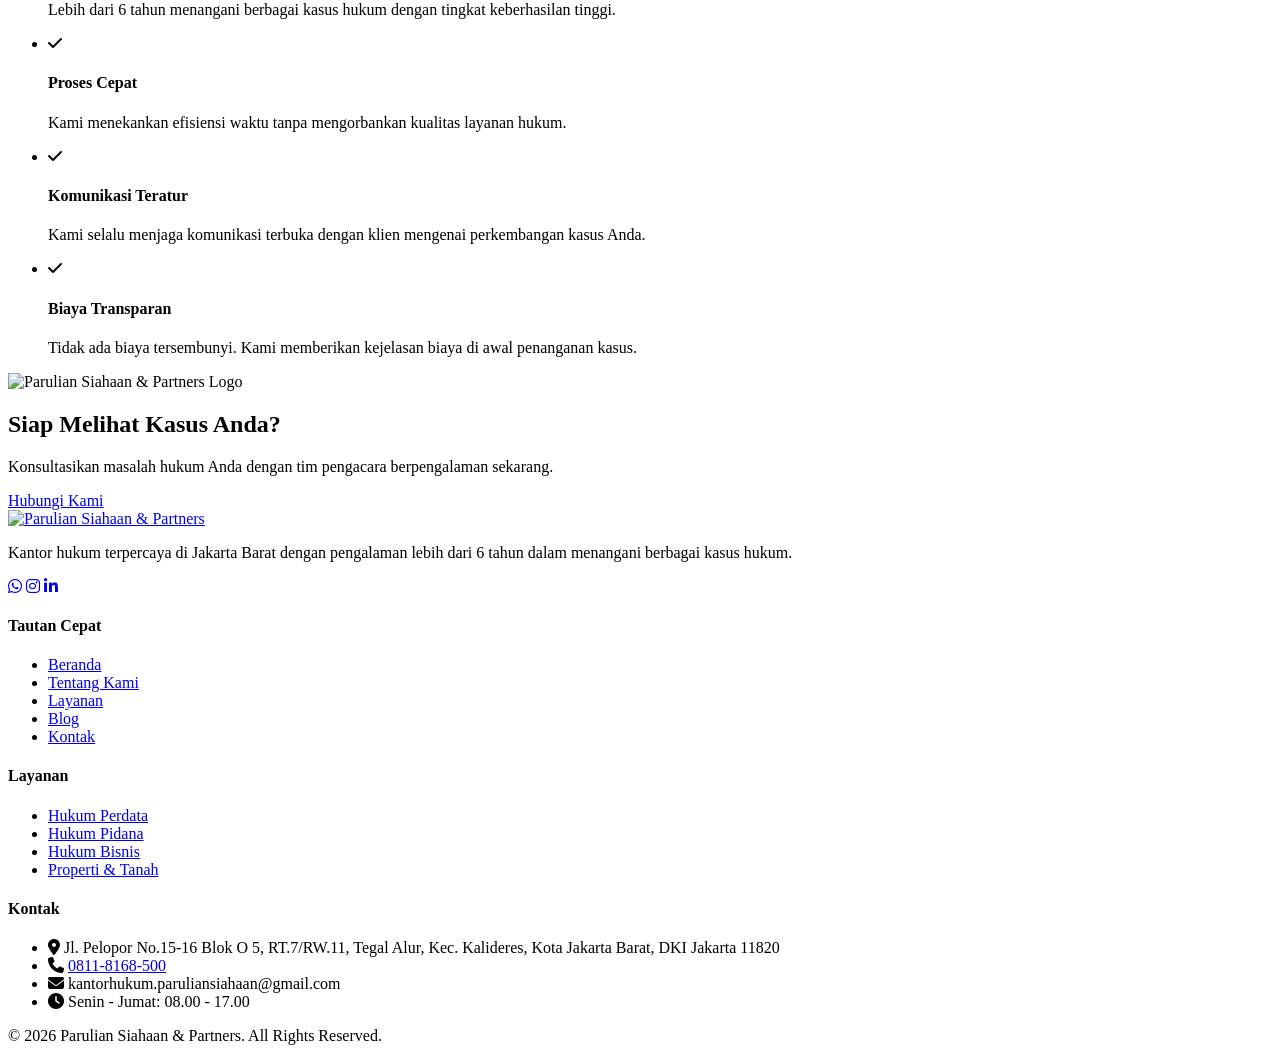
==== commit 670520c4: "perbaiki sedikit admin" ====
--- a/about.html
+++ b/about.html
@@ -144,14 +144,14 @@
                 <h2 class="section-title">Tim Pengacara Berpengalaman</h2>
                 <p class="section-subtitle">Tim profesional yang siap membantu Anda</p>
             </div>
-            <div class="team-grid">
+            <div class="team-grid" id="teamGrid">
                 <div class="team-card">
                     <div class="team-image">
                         <img src="/Kantor-hukum-Parulian-Siaahan/Assets/Siahaan.jpeg" alt="Parulian Siahaan">
                     </div>
                     <div class="team-info">
                         <h3>Parulian Siahaan, S.H.</h3>
-                        <span class="team-role">Managing Partner/Mitra Pengelola</span>
+                        <span class="team-role">Founder & Managing Partner Parulian Siahaan & Partner</span>
                     </div>
                 </div>
                 <div class="team-card">
@@ -160,9 +160,12 @@
                     </div>
                     <div class="team-info">
                         <h3>Andrian F. Silalahi S,H., M,H.</h3>
-                        <span class="team-role">Rekan</span>
-                    </div>
-                </div>
+                        <span class="team-role">Associate Lawyer</span>
+                    </div>
+                </div>
+
+                <!-- Admin tim (dynamic, append-only) -->
+                <div id="adminTeamMount"></div>
             </div>
         </div>
     </section>
@@ -282,5 +285,61 @@
     </footer>
 
     <script src="/Kantor-hukum-Parulian-Siaahan/js/script.js"></script>
+    <script>
+        // ===== Admin Team from localStorage (append-only) =====
+        (function(){
+            const TEAM_KEY = 'psb_tim';
+            const mount = document.getElementById('adminTeamMount');
+            if(!mount) return;
+
+            function escapeHTML(str){
+                return String(str)
+                    .replaceAll('&','&amp;')
+                    .replaceAll('<','<')
+                    .replaceAll('>','>')
+                    .replaceAll('"','"')
+                    .replaceAll("'",'&#039;');
+            }
+
+            function getJSON(key, fallback){
+                try{
+                    const raw = localStorage.getItem(key);
+                    if(!raw) return fallback;
+                    return JSON.parse(raw);
+                }catch(e){
+                    return fallback;
+                }
+            }
+
+            const teams = getJSON(TEAM_KEY, []);
+            if(!Array.isArray(teams) || teams.length === 0) return;
+
+            const fragment = document.createDocumentFragment();
+
+            teams.forEach(t => {
+                const name = escapeHTML(t.name || '');
+                const role = escapeHTML(t.role || '');
+                const description = escapeHTML(t.description || '');
+                const image = escapeHTML(t.image || '');
+
+                const card = document.createElement('div');
+                card.className = 'team-card';
+                card.innerHTML = `
+                    <div class="team-image">
+                        <img src="${image || '/Kantor-hukum-Parulian-Siaahan/Assets/Logo.png'}" alt="${name}">
+                    </div>
+                    <div class="team-info">
+                        <h3>${name}</h3>
+                        <span class="team-role">${role}</span>
+                        <p></p>
+                    </div>
+
+                `;
+                fragment.appendChild(card);
+            });
+
+            mount.appendChild(fragment);
+        })();
+    </script>
 </body>
-</html>+</html>
